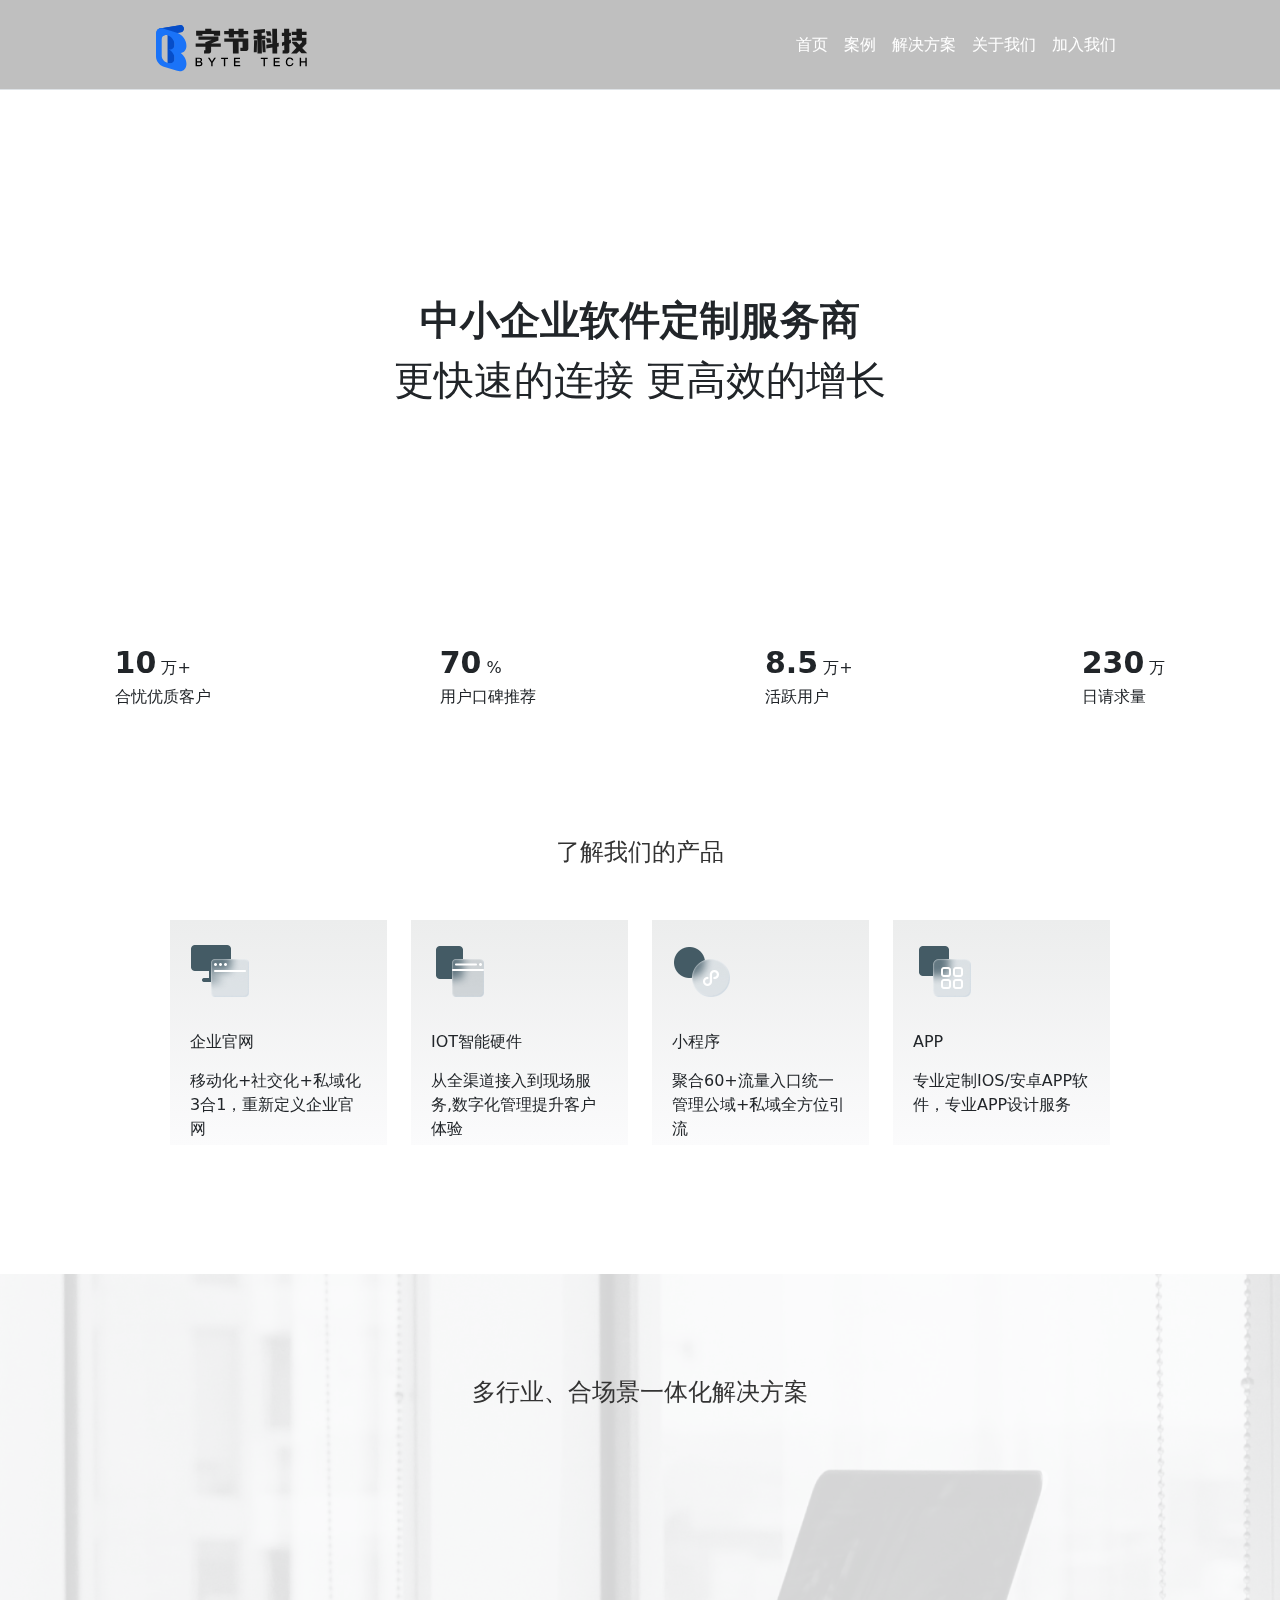
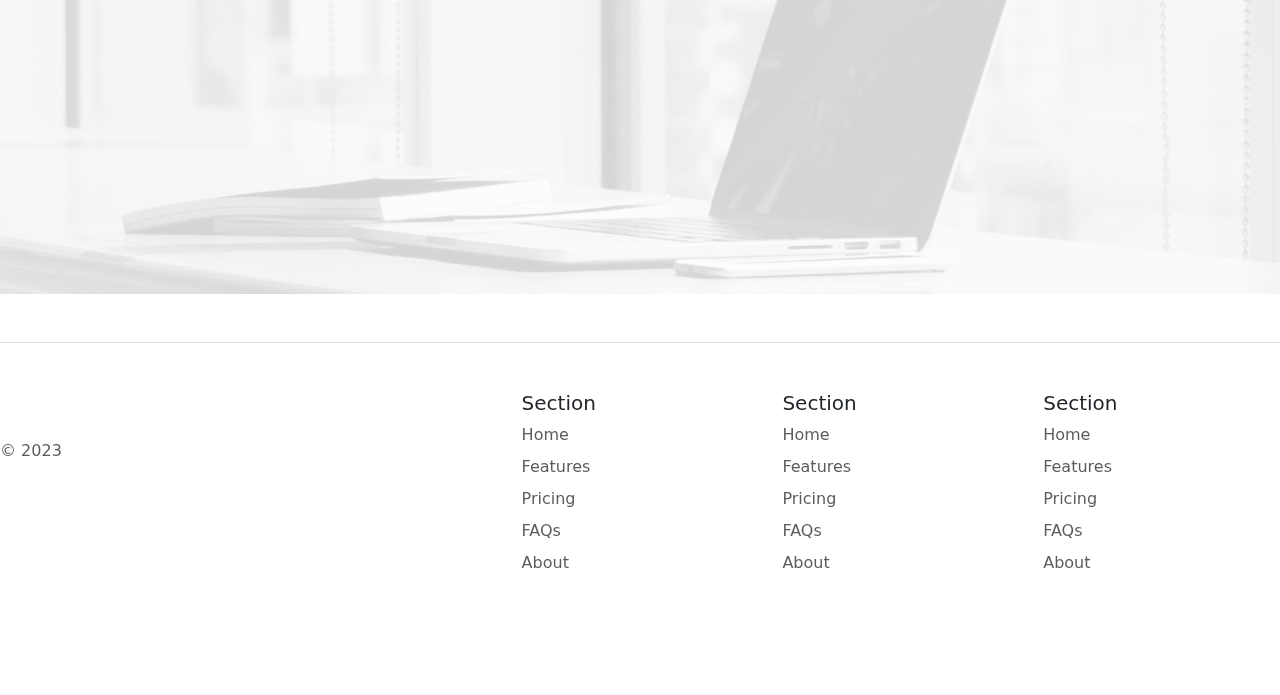
==== index.html @ 77bfb642 "新修改" ====
<!DOCTYPE html>
<html lang="en">
  <head>
    <meta charset="utf-8" />
    <meta name="viewport" content="width=device-width, initial-scale=1" />
    <title>字节科技</title>
    <link rel="icon" type="image/png" sizes="56x56" href="images/方案9-1.png" />
    <link href="/css/bootstrap.min.css" rel="stylesheet" />
    <link href="/css/index.css" rel="stylesheet" />
  </head>
  <body>
    <div class="banner">
      <header
        class="d-flex flex-wrap align-items-center justify-content-around py-3 border-bottom"
      >
        <a
          href="/"
          class="d-flex align-items-center col-md-3 mb-2 mb-md-0 text-dark text-decoration-none"
        >
          <img class="logo" src="/images/字节科技 logo.svg" alt="" />
        </a>

        <ul class="nav col-12 col-md-auto mb-2 justify-content-center mb-md-0">
          <li>
            <a href="/index.html" class="nav-link px-2">首页</a>
          </li>
          <li><a href="#" class="nav-link px-2">案例</a></li>
          <li><a href="#" class="nav-link px-2">解决方案</a></li>
          <li><a href="#" class="nav-link px-2">关于我们</a></li>
          <li><a href="#" class="nav-link px-2">加入我们</a></li>
        </ul>
      </header>
      <div
        class="banner-word display-flex align-items-center justify-content-center flex-direction-column"
      >
        <div>中小企业软件定制服务商</div>
        <div>更快速的连接 更高效的增长</div>
      </div>
      <div
        class="banner-content display-flex justify-content-around align-items-center"
      >
        <div>
          <div class="display-flex align-items-baseline">
            <div class="big-number">10</div>
            <div>&nbsp;万+</div>
          </div>
          <div>合忧优质客户</div>
        </div>
        <div>
          <div class="display-flex align-items-baseline">
            <div class="big-number">70</div>
            <div>&nbsp;%</div>
          </div>
          <div>用户口碑推荐</div>
        </div>
        <div>
          <div class="display-flex align-items-baseline">
            <div class="big-number">8.5</div>
            <div>&nbsp;万+</div>
          </div>
          <div>活跃用户</div>
        </div>
        <div>
          <div class="display-flex align-items-baseline">
            <div class="big-number">230</div>
            <div>&nbsp;万</div>
          </div>
          <div>日请求量</div>
        </div>
      </div>
    </div>
    <div class="container index-project text-align-center">
      <div class="common-second-title">了解我们的产品</div>
      <div class="row justify-content-between project-content">
        <div class="col-lg-3 col-sm-12">
          <div class="pd-20 text-align-left">
            <img
              class="index-project-content"
              src="/images/企业官网.png"
              alt=""
            />
            <div class="mt-30">企业官网</div>
            <div class="mt-15">移动化+社交化+私域化3合1，重新定义企业官网</div>
          </div>
        </div>
        <div class="col-lg-3 col-sm-12">
          <div class="pd-20 text-align-left">
            <img
              class="index-project-content"
              src="/images/IPT智能硬件.png"
              alt=""
            />
            <div class="mt-30">IOT智能硬件</div>
            <div class="mt-15">
              从全渠道接入到现场服务,数字化管理提升客户体验
            </div>
          </div>
        </div>
        <div class="col-lg-3 col-sm-12">
          <div class="pd-20 text-align-left">
            <img
              class="index-project-content"
              src="/images/小程序.png"
              alt=""
            />
            <div class="mt-30">小程序</div>
            <div class="mt-15">聚合60+流量入口统一管理公域+私域全方位引流</div>
          </div>
        </div>
        <div class="col-lg-3 col-sm-12">
          <div class="pd-20 text-align-left">
            <img class="index-project-content" src="/images/APP.png" alt="" />
            <div class="mt-30">APP</div>
            <div class="mt-15">专业定制IOS/安卓APP软件，专业APP设计服务</div>
          </div>
        </div>
      </div>
    </div>
    <div class="text-align-center">
      <div class="project-1">
        <div class="overlay">
          <div class="common-second-title">多行业、合场景一体化解决方案</div>
          <div class="project-1-content"></div>
        </div>
      </div>
    </div>
    <footer
      class="row row-cols-1 row-cols-sm-2 row-cols-md-5 py-5 my-5 border-top"
    >
      <div class="col mb-3">
        <a
          href="/"
          class="d-flex align-items-center mb-3 link-dark text-decoration-none"
        >
          <svg class="bi me-2" width="40" height="32">
            <use xlink:href="#bootstrap"></use>
          </svg>
        </a>
        <p class="text-muted">© 2023</p>
      </div>

      <div class="col mb-3"></div>

      <div class="col mb-3">
        <h5>Section</h5>
        <ul class="nav flex-column">
          <li class="nav-item mb-2">
            <a href="#" class="nav-link p-0 text-muted">Home</a>
          </li>
          <li class="nav-item mb-2">
            <a href="#" class="nav-link p-0 text-muted">Features</a>
          </li>
          <li class="nav-item mb-2">
            <a href="#" class="nav-link p-0 text-muted">Pricing</a>
          </li>
          <li class="nav-item mb-2">
            <a href="#" class="nav-link p-0 text-muted">FAQs</a>
          </li>
          <li class="nav-item mb-2">
            <a href="#" class="nav-link p-0 text-muted">About</a>
          </li>
        </ul>
      </div>

      <div class="col mb-3">
        <h5>Section</h5>
        <ul class="nav flex-column">
          <li class="nav-item mb-2">
            <a href="#" class="nav-link p-0 text-muted">Home</a>
          </li>
          <li class="nav-item mb-2">
            <a href="#" class="nav-link p-0 text-muted">Features</a>
          </li>
          <li class="nav-item mb-2">
            <a href="#" class="nav-link p-0 text-muted">Pricing</a>
          </li>
          <li class="nav-item mb-2">
            <a href="#" class="nav-link p-0 text-muted">FAQs</a>
          </li>
          <li class="nav-item mb-2">
            <a href="#" class="nav-link p-0 text-muted">About</a>
          </li>
        </ul>
      </div>

      <div class="col mb-3">
        <h5>Section</h5>
        <ul class="nav flex-column">
          <li class="nav-item mb-2">
            <a href="#" class="nav-link p-0 text-muted">Home</a>
          </li>
          <li class="nav-item mb-2">
            <a href="#" class="nav-link p-0 text-muted">Features</a>
          </li>
          <li class="nav-item mb-2">
            <a href="#" class="nav-link p-0 text-muted">Pricing</a>
          </li>
          <li class="nav-item mb-2">
            <a href="#" class="nav-link p-0 text-muted">FAQs</a>
          </li>
          <li class="nav-item mb-2">
            <a href="#" class="nav-link p-0 text-muted">About</a>
          </li>
        </ul>
      </div>
    </footer>
    <script src="/js/bootstrap.bundle.min.js"></script>
  </body>
</html>
---- css/index.css ----
.display-flex {
  display: flex;
}
.flex-direction-column {
  flex-direction: column;
}
header {
  width: 100%;
  height: 90px;
  background-color: #00000040;
}
header .logo {
  height: calc(90px - 2rem);
}
header ul a {
  color: white !important;
}
.banner {
  background-image: url(/images/Banner.png);
  background-size: auto 100%;
  background-repeat: no-repeat;
  height: 734px;
  background-position: center;
}
.banner .banner-word {
  height: 520px;
  font-size: 40px;
  font-weight: bolder;
  padding-top: 200px;
}
.banner .banner-word div:last-child {
  height: 520px;
  font-size: 40px;
  font-weight: 400;
}
.banner .banner-content {
  height: 129px;
  background-color: #ffffff40;
  width: 100%;
  backdrop-filter: saturate(50%) blur(4px);
}
.banner footer.row {
  width: 100%;
  --bs-gutter-x: auto;
}
.big-number {
  font-size: 30px;
  font-weight: bolder;
}
.align-items-baseline {
  align-items: baseline;
}
.index-project {
  margin: auto;
  padding: 100px;
  height: 540px;
}
.text-align-center {
  text-align: center;
}
.text-align-left {
  text-align: left;
}
.project-content {
  margin-top: 50px;
}
.project-content > div > div {
  height: 225px;
  background-image: linear-gradient(#eceded, #fbfbfc);
}
.pd-20 {
  padding: 20px;
}
.index-project-content {
  height: 60px;
}
.mt-30 {
  margin-top: 30px;
}
.mt-15 {
  margin-top: 15px;
}
.common-second-title {
  font-size: 24px;
  color: #333;
  font-family: 'Source Han Sans CN';
}
.project-1 {
  height: 620px;
  background-image: url(/images/案例详情Banner.png);
  background-size: cover;
  background-repeat: no-repeat;
  background-position: center;
}
.overlay {
  padding: 100px;
  width: 100%;
  height: 100%;
  background-color: rgb(255 255 255 /80%);
}
.project-1-content {
  padding: 360px 100px;
}
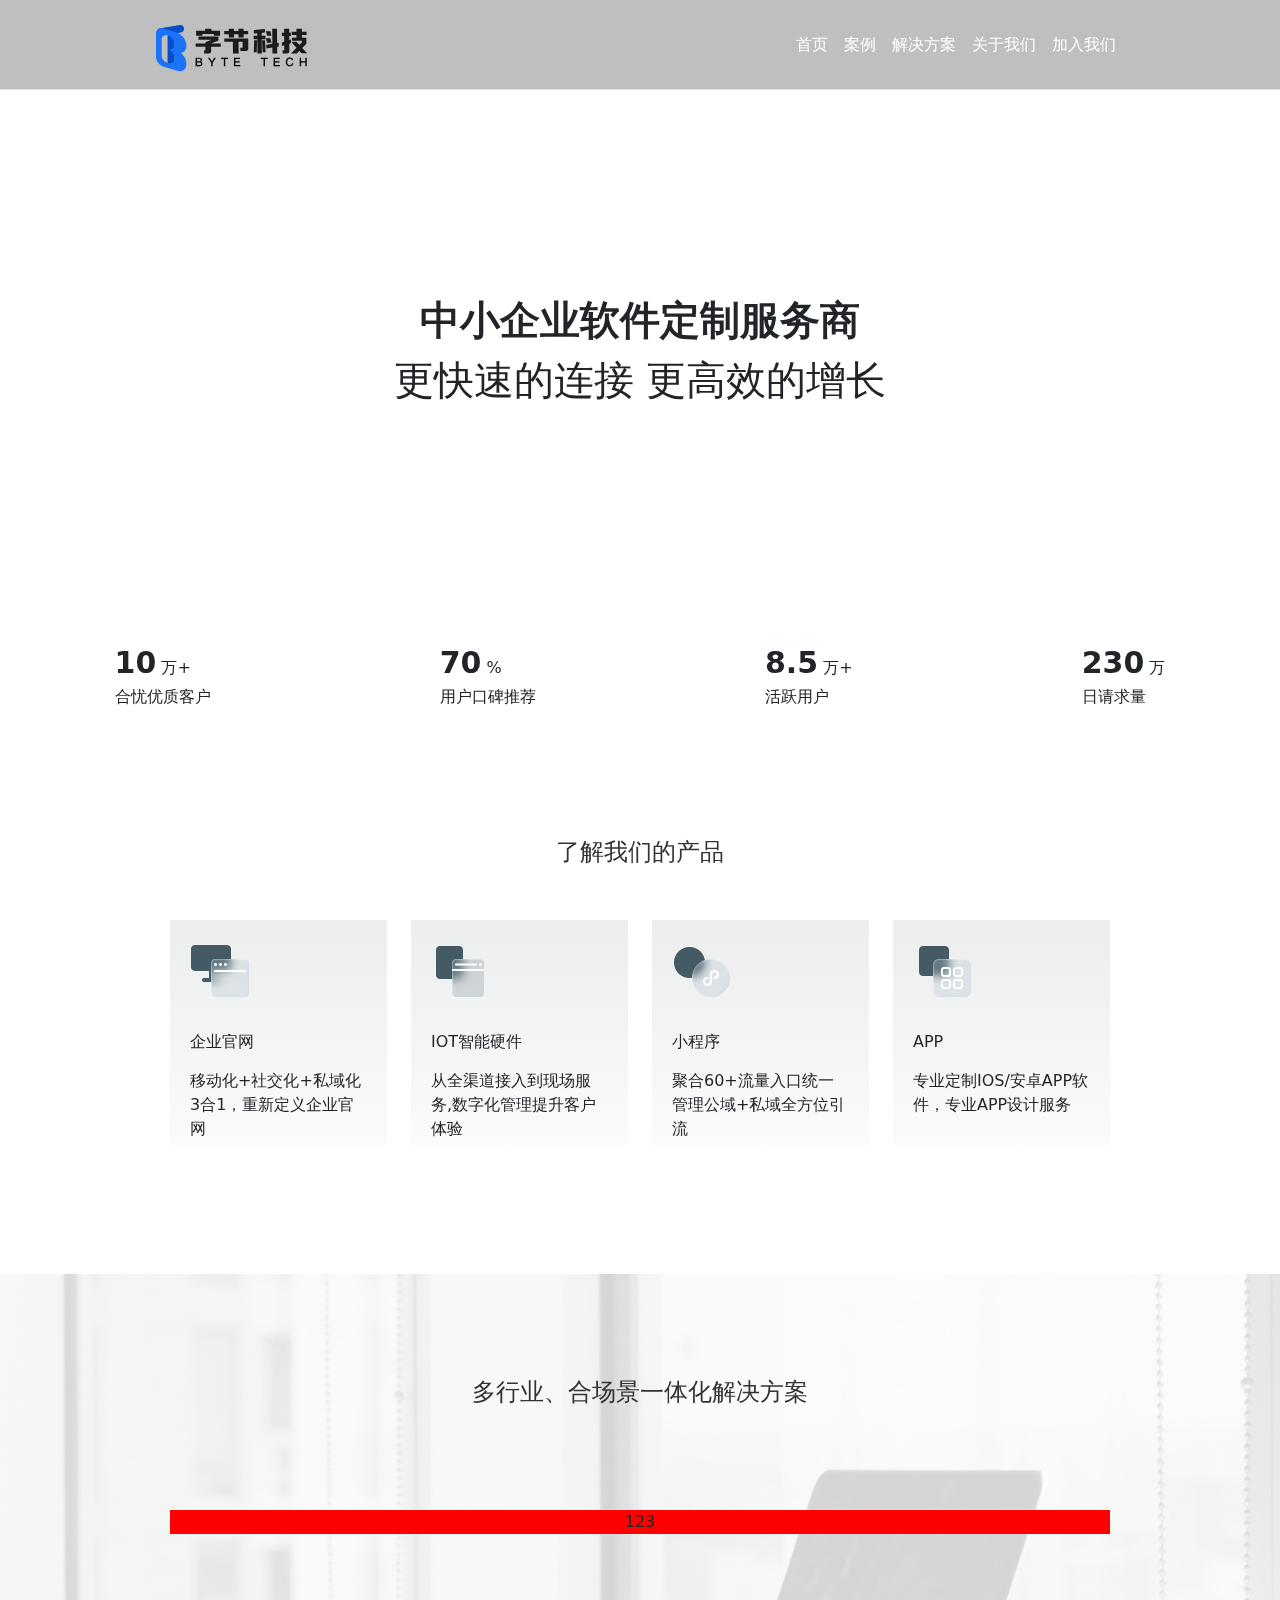
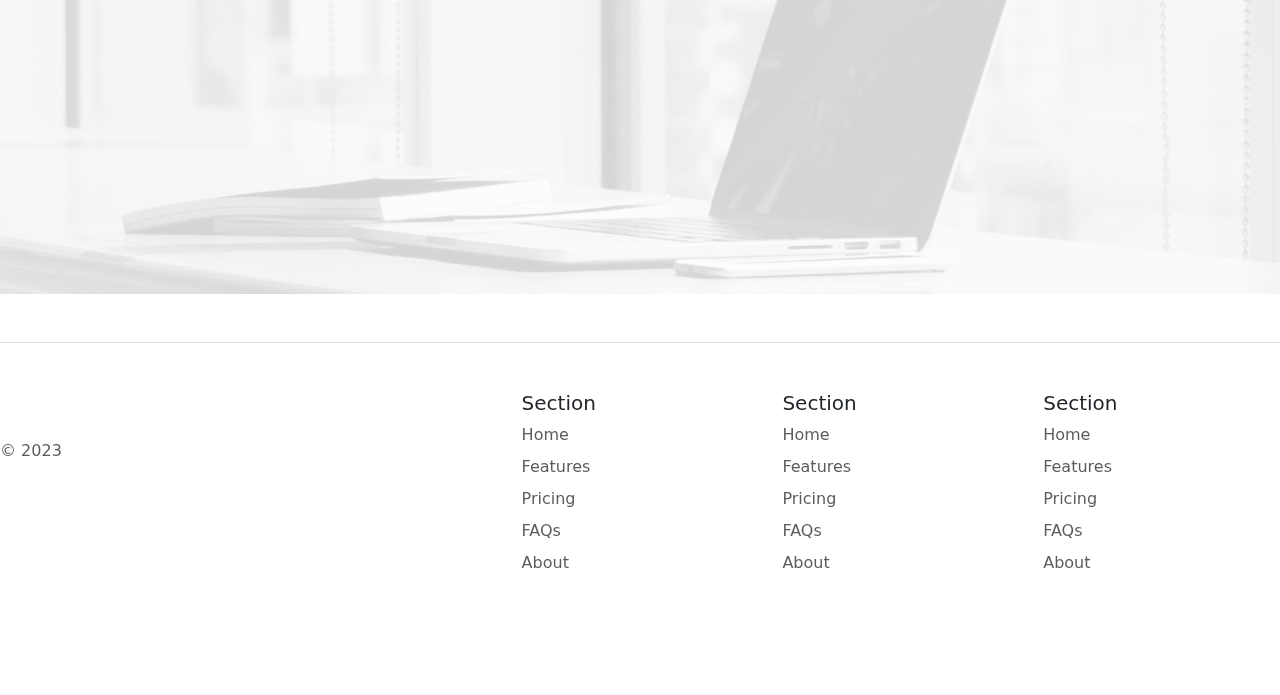
==== commit e1fb60f6: "修改" ====
--- a/index.html
+++ b/index.html
@@ -120,7 +120,7 @@
       <div class="project-1">
         <div class="overlay">
           <div class="common-second-title">多行业、合场景一体化解决方案</div>
-          <div class="project-1-content"></div>
+          <div class="project-1-content">123</div>
         </div>
       </div>
     </div>
--- a/css/index.css
+++ b/css/index.css
@@ -99,5 +99,6 @@
   background-color: rgb(255 255 255 /80%);
 }
 .project-1-content {
-  padding: 360px 100px;
+  margin: 100px 70px;
+  background-color: red;
 }
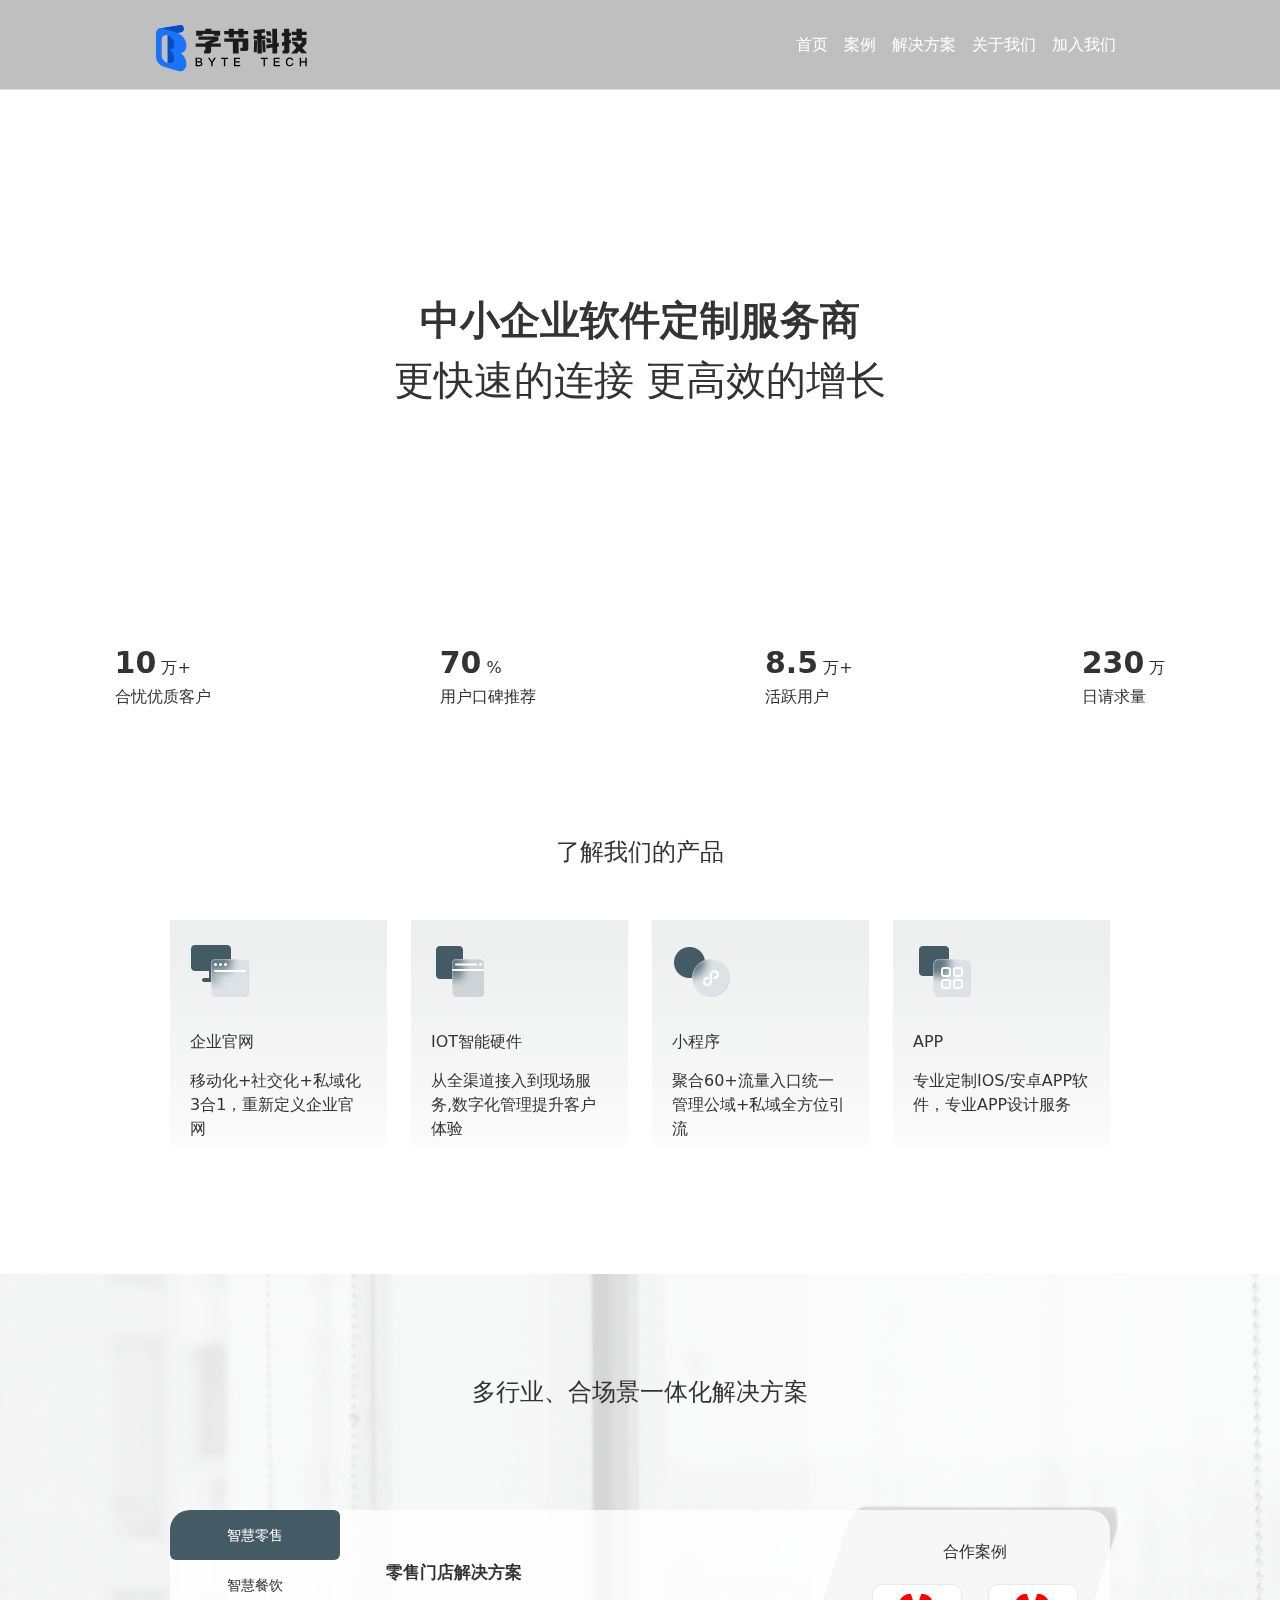
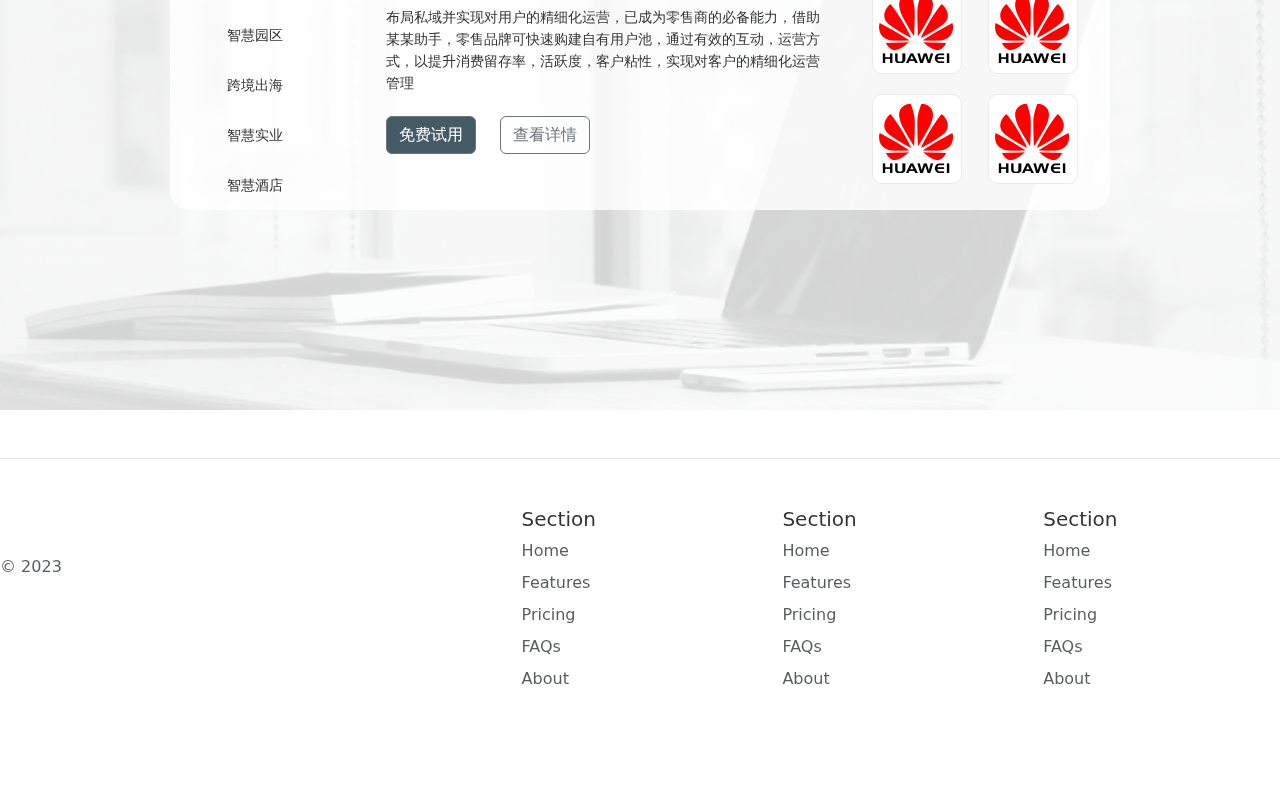
==== commit 05ed4f0c: "modify" ====
--- a/index.html
+++ b/index.html
@@ -1,209 +1,288 @@
 <!DOCTYPE html>
 <html lang="en">
-  <head>
-    <meta charset="utf-8" />
-    <meta name="viewport" content="width=device-width, initial-scale=1" />
-    <title>字节科技</title>
-    <link rel="icon" type="image/png" sizes="56x56" href="images/方案9-1.png" />
-    <link href="/css/bootstrap.min.css" rel="stylesheet" />
-    <link href="/css/index.css" rel="stylesheet" />
-  </head>
-  <body>
-    <div class="banner">
-      <header
-        class="d-flex flex-wrap align-items-center justify-content-around py-3 border-bottom"
-      >
-        <a
-          href="/"
-          class="d-flex align-items-center col-md-3 mb-2 mb-md-0 text-dark text-decoration-none"
-        >
-          <img class="logo" src="/images/字节科技 logo.svg" alt="" />
-        </a>
-
-        <ul class="nav col-12 col-md-auto mb-2 justify-content-center mb-md-0">
-          <li>
-            <a href="/index.html" class="nav-link px-2">首页</a>
-          </li>
-          <li><a href="#" class="nav-link px-2">案例</a></li>
-          <li><a href="#" class="nav-link px-2">解决方案</a></li>
-          <li><a href="#" class="nav-link px-2">关于我们</a></li>
-          <li><a href="#" class="nav-link px-2">加入我们</a></li>
-        </ul>
-      </header>
-      <div
-        class="banner-word display-flex align-items-center justify-content-center flex-direction-column"
-      >
-        <div>中小企业软件定制服务商</div>
-        <div>更快速的连接 更高效的增长</div>
-      </div>
-      <div
-        class="banner-content display-flex justify-content-around align-items-center"
-      >
-        <div>
-          <div class="display-flex align-items-baseline">
-            <div class="big-number">10</div>
-            <div>&nbsp;万+</div>
+
+<head>
+  <meta charset="utf-8" />
+  <meta name="viewport" content="width=device-width, initial-scale=1" />
+  <title>字节科技</title>
+  <link rel="icon" type="image/png" sizes="56x56" href="images/方案9-1.png" />
+  <link href="/css/bootstrap.min.css" rel="stylesheet" />
+  <link href="/css/index.css" rel="stylesheet" />
+</head>
+
+<body>
+  <div class="banner">
+    <header class="d-flex flex-wrap align-items-center justify-content-around py-3 border-bottom">
+      <a href="/" class="d-flex align-items-center col-md-3 mb-2 mb-md-0 text-dark text-decoration-none">
+        <img class="logo" src="/images/字节科技 logo.svg" alt="" />
+      </a>
+
+      <ul class="nav col-12 col-md-auto mb-2 justify-content-center mb-md-0">
+        <li>
+          <a href="/index.html" class="nav-link px-2">首页</a>
+        </li>
+        <li><a href="#" class="nav-link px-2">案例</a></li>
+        <li><a href="#" class="nav-link px-2">解决方案</a></li>
+        <li><a href="#" class="nav-link px-2">关于我们</a></li>
+        <li><a href="#" class="nav-link px-2">加入我们</a></li>
+      </ul>
+    </header>
+    <div class="banner-word display-flex align-items-center justify-content-center flex-direction-column">
+      <div>中小企业软件定制服务商</div>
+      <div>更快速的连接 更高效的增长</div>
+    </div>
+    <div class="banner-content display-flex justify-content-around align-items-center">
+      <div>
+        <div class="display-flex align-items-baseline">
+          <div class="big-number">10</div>
+          <div>&nbsp;万+</div>
+        </div>
+        <div>合忧优质客户</div>
+      </div>
+      <div>
+        <div class="display-flex align-items-baseline">
+          <div class="big-number">70</div>
+          <div>&nbsp;%</div>
+        </div>
+        <div>用户口碑推荐</div>
+      </div>
+      <div>
+        <div class="display-flex align-items-baseline">
+          <div class="big-number">8.5</div>
+          <div>&nbsp;万+</div>
+        </div>
+        <div>活跃用户</div>
+      </div>
+      <div>
+        <div class="display-flex align-items-baseline">
+          <div class="big-number">230</div>
+          <div>&nbsp;万</div>
+        </div>
+        <div>日请求量</div>
+      </div>
+    </div>
+  </div>
+  <div class="container index-project text-align-center">
+    <div class="common-second-title">了解我们的产品</div>
+    <div class="row justify-content-between project-content">
+      <div class="col-lg-3 col-sm-12">
+        <div class="pd-20 text-align-left">
+          <img class="index-project-content" src="/images/企业官网.png" alt="" />
+          <div class="mt-30">企业官网</div>
+          <div class="mt-15">移动化+社交化+私域化3合1，重新定义企业官网</div>
+        </div>
+      </div>
+      <div class="col-lg-3 col-sm-12">
+        <div class="pd-20 text-align-left">
+          <img class="index-project-content" src="/images/IPT智能硬件.png" alt="" />
+          <div class="mt-30">IOT智能硬件</div>
+          <div class="mt-15">
+            从全渠道接入到现场服务,数字化管理提升客户体验
           </div>
-          <div>合忧优质客户</div>
-        </div>
-        <div>
-          <div class="display-flex align-items-baseline">
-            <div class="big-number">70</div>
-            <div>&nbsp;%</div>
-          </div>
-          <div>用户口碑推荐</div>
-        </div>
-        <div>
-          <div class="display-flex align-items-baseline">
-            <div class="big-number">8.5</div>
-            <div>&nbsp;万+</div>
-          </div>
-          <div>活跃用户</div>
-        </div>
-        <div>
-          <div class="display-flex align-items-baseline">
-            <div class="big-number">230</div>
-            <div>&nbsp;万</div>
-          </div>
-          <div>日请求量</div>
-        </div>
-      </div>
-    </div>
-    <div class="container index-project text-align-center">
-      <div class="common-second-title">了解我们的产品</div>
-      <div class="row justify-content-between project-content">
-        <div class="col-lg-3 col-sm-12">
-          <div class="pd-20 text-align-left">
-            <img
-              class="index-project-content"
-              src="/images/企业官网.png"
-              alt=""
-            />
-            <div class="mt-30">企业官网</div>
-            <div class="mt-15">移动化+社交化+私域化3合1，重新定义企业官网</div>
-          </div>
-        </div>
-        <div class="col-lg-3 col-sm-12">
-          <div class="pd-20 text-align-left">
-            <img
-              class="index-project-content"
-              src="/images/IPT智能硬件.png"
-              alt=""
-            />
-            <div class="mt-30">IOT智能硬件</div>
-            <div class="mt-15">
-              从全渠道接入到现场服务,数字化管理提升客户体验
+        </div>
+      </div>
+      <div class="col-lg-3 col-sm-12">
+        <div class="pd-20 text-align-left">
+          <img class="index-project-content" src="/images/小程序.png" alt="" />
+          <div class="mt-30">小程序</div>
+          <div class="mt-15">聚合60+流量入口统一管理公域+私域全方位引流</div>
+        </div>
+      </div>
+      <div class="col-lg-3 col-sm-12">
+        <div class="pd-20 text-align-left">
+          <img class="index-project-content" src="/images/APP.png" alt="" />
+          <div class="mt-30">APP</div>
+          <div class="mt-15">专业定制IOS/安卓APP软件，专业APP设计服务</div>
+        </div>
+      </div>
+    </div>
+  </div>
+  <div class="text-align-center">
+    <div class="project-1">
+      <div class="overlay">
+        <div class="common-second-title">多行业、合场景一体化解决方案</div>
+        <div class="project-1-content border-radius">
+          <div class="d-flex align-items-start ">
+            <div class="nav flex-column nav-pills me-3" id="v-pills-tab" role="tablist" aria-orientation="vertical">
+              <button class="nav-link active" id="v-pills-home-tab" data-bs-toggle="pill" data-bs-target="#v-pills-home"
+                type="button" role="tab" aria-controls="v-pills-home" aria-selected="true">智慧零售</button>
+              <button class="nav-link" id="v-pills-profile-tab" data-bs-toggle="pill" data-bs-target="#v-pills-profile"
+                type="button" role="tab" aria-controls="v-pills-profile" aria-selected="false">智慧餐饮</button>
+              <button class="nav-link" id="v-pills--tab" data-bs-toggle="pill" data-bs-target="#v-pills-disabled"
+                type="button" role="tab" aria-controls="v-pills-disabled" aria-selected="false">智慧园区</button>
+              <button class="nav-link" id="v-pills-messages-tab" data-bs-toggle="pill"
+                data-bs-target="#v-pills-messages" type="button" role="tab" aria-controls="v-pills-messages"
+                aria-selected="false">跨境出海</button>
+              <button class="nav-link" id="v-pills-settings-tab" data-bs-toggle="pill"
+                data-bs-target="#v-pills-settings" type="button" role="tab" aria-controls="v-pills-settings"
+                aria-selected="false">智慧实业</button>
+              <button class="nav-link" id="v-pills-hotel-settings" data-bs-toggle="pill"
+                data-bs-target="#v-pills-hotel-tab" type="button" role="tab" aria-controls="v-pills-hotel-tab"
+                aria-selected="false">智慧酒店</button>
+            </div>
+            <div class="tab-content" id="v-pills-tabContent">
+              <div class="tab-pane display-flex fade show active" id="v-pills-home" role="tabpanel"
+                aria-labelledby="v-pills-home-tab" tabindex="0">
+                <div class="tab-content-text">
+                  <div class="tab-content-title">零售门店解决方案</div>
+                  <div class="tab-content-content display-flex">
+                    <div>布局私域并实现对用户的精细化运营，已成为零售商的必备能力，借助某某助手，零售品牌可快速购建自有用户池，通过有效的互动，运营方式，以提升消费留存率，活跃度，客户粘性，实现对客户的精细化运营管理
+                    </div>
+                  </div>
+                  <div class="tab-content-footer">
+                    <button class="btn btn-secondary mr-20" type="submit">免费试用</button>
+                    <button type="button" class="btn btn-outline-secondary">查看详情</button>
+                  </div>
+                </div>
+                <div class="images">
+                  <div>合作案例</div>
+                  <div class="mt-20">
+                    <img class="mr-20" src="/images/yylx.jpg" alt="">
+                    <img src="/images/yylx.jpg" alt="">
+                  </div>
+                  <div class="mt-20">
+                    <img class="mr-20" src="/images/yylx.jpg" alt="">
+                    <img src="/images/yylx.jpg" alt="">
+                  </div>
+                </div>
+              </div>
+              <div class="tab-pane fade" id="v-pills-profile" role="tabpanel" aria-labelledby="v-pills-profile-tab"
+                tabindex="0">
+                <div class="tab-content-title">零售门店解决方案</div>
+                <div class="tab-content-content">
+                  布局私域并实现对用户的精细化运营，已成为零售商的必备能力，借助某某助手，零售品牌可快速购建自有用户池，通过有效的互动，运营方式，以提升消费留存率，活跃度，客户粘性，实现对客户的精细化运营管理
+                </div>
+                <div class="tab-content-footer">
+                  <button class="btn btn-secondary mr-20" type="submit">免费试用</button>
+                  <button type="button" class="btn btn-outline-secondary">查看详情</button>
+                </div>
+              </div>
+              <div class="tab-pane fade" id="v-pills-disabled" role="tabpanel" aria-labelledby="v-pills--tab"
+                tabindex="0">
+                <div class="tab-content-title">零售门店解决方案</div>
+                <div class="tab-content-content">
+                  布局私域并实现对用户的精细化运营，已成为零售商的必备能力，借助某某助手，零售品牌可快速购建自有用户池，通过有效的互动，运营方式，以提升消费留存率，活跃度，客户粘性，实现对客户的精细化运营管理
+                </div>
+                <div class="tab-content-footer">
+                  <button class="btn btn-secondary mr-20" type="submit">免费试用</button>
+                  <button type="button" class="btn btn-outline-secondary">查看详情</button>
+                </div>
+              </div>
+              <div class="tab-pane fade" id="v-pills-messages" role="tabpanel" aria-labelledby="v-pills-messages-tab"
+                tabindex="0">
+                <div class="tab-content-title">零售门店解决方案</div>
+                <div class="tab-content-content">
+                  布局私域并实现对用户的精细化运营，已成为零售商的必备能力，借助某某助手，零售品牌可快速购建自有用户池，通过有效的互动，运营方式，以提升消费留存率，活跃度，客户粘性，实现对客户的精细化运营管理
+                </div>
+                <div class="tab-content-footer">
+                  <button class="btn btn-secondary mr-20" type="submit">免费试用</button>
+                  <button type="button" class="btn btn-outline-secondary">查看详情</button>
+                </div>
+              </div>
+              <div class="tab-pane fade" id="v-pills-settings" role="tabpanel" aria-labelledby="v-pills-settings-tab"
+                tabindex="0">
+                <div class="tab-content-title">零售门店解决方案</div>
+                <div class="tab-content-content">
+                  布局私域并实现对用户的精细化运营，已成为零售商的必备能力，借助某某助手，零售品牌可快速购建自有用户池，通过有效的互动，运营方式，以提升消费留存率，活跃度，客户粘性，实现对客户的精细化运营管理
+                </div>
+                <div class="tab-content-footer">
+                  <button class="btn btn-secondary mr-20" type="submit">免费试用</button>
+                  <button type="button" class="btn btn-outline-secondary">查看详情</button>
+                </div>
+              </div>
+              <div class="tab-pane fade" id="v-pills-hotel-tab" role="tabpanel" aria-labelledby="v-pills-hotel-tab"
+                tabindex="0">
+                <div class="tab-content-title">零售门店解决方案</div>
+                <div class="tab-content-content">
+                  布局私域并实现对用户的精细化运营，已成为零售商的必备能力，借助某某助手，零售品牌可快速购建自有用户池，通过有效的互动，运营方式，以提升消费留存率，活跃度，客户粘性，实现对客户的精细化运营管理
+                </div>
+                <div class="tab-content-footer">
+                  <button class="btn btn-secondary mr-20" type="submit">免费试用</button>
+                  <button type="button" class="btn btn-outline-secondary">查看详情</button>
+                </div>
+              </div>
             </div>
           </div>
         </div>
-        <div class="col-lg-3 col-sm-12">
-          <div class="pd-20 text-align-left">
-            <img
-              class="index-project-content"
-              src="/images/小程序.png"
-              alt=""
-            />
-            <div class="mt-30">小程序</div>
-            <div class="mt-15">聚合60+流量入口统一管理公域+私域全方位引流</div>
-          </div>
-        </div>
-        <div class="col-lg-3 col-sm-12">
-          <div class="pd-20 text-align-left">
-            <img class="index-project-content" src="/images/APP.png" alt="" />
-            <div class="mt-30">APP</div>
-            <div class="mt-15">专业定制IOS/安卓APP软件，专业APP设计服务</div>
-          </div>
-        </div>
-      </div>
-    </div>
-    <div class="text-align-center">
-      <div class="project-1">
-        <div class="overlay">
-          <div class="common-second-title">多行业、合场景一体化解决方案</div>
-          <div class="project-1-content">123</div>
-        </div>
-      </div>
-    </div>
-    <footer
-      class="row row-cols-1 row-cols-sm-2 row-cols-md-5 py-5 my-5 border-top"
-    >
-      <div class="col mb-3">
-        <a
-          href="/"
-          class="d-flex align-items-center mb-3 link-dark text-decoration-none"
-        >
-          <svg class="bi me-2" width="40" height="32">
-            <use xlink:href="#bootstrap"></use>
-          </svg>
-        </a>
-        <p class="text-muted">© 2023</p>
-      </div>
-
-      <div class="col mb-3"></div>
-
-      <div class="col mb-3">
-        <h5>Section</h5>
-        <ul class="nav flex-column">
-          <li class="nav-item mb-2">
-            <a href="#" class="nav-link p-0 text-muted">Home</a>
-          </li>
-          <li class="nav-item mb-2">
-            <a href="#" class="nav-link p-0 text-muted">Features</a>
-          </li>
-          <li class="nav-item mb-2">
-            <a href="#" class="nav-link p-0 text-muted">Pricing</a>
-          </li>
-          <li class="nav-item mb-2">
-            <a href="#" class="nav-link p-0 text-muted">FAQs</a>
-          </li>
-          <li class="nav-item mb-2">
-            <a href="#" class="nav-link p-0 text-muted">About</a>
-          </li>
-        </ul>
-      </div>
-
-      <div class="col mb-3">
-        <h5>Section</h5>
-        <ul class="nav flex-column">
-          <li class="nav-item mb-2">
-            <a href="#" class="nav-link p-0 text-muted">Home</a>
-          </li>
-          <li class="nav-item mb-2">
-            <a href="#" class="nav-link p-0 text-muted">Features</a>
-          </li>
-          <li class="nav-item mb-2">
-            <a href="#" class="nav-link p-0 text-muted">Pricing</a>
-          </li>
-          <li class="nav-item mb-2">
-            <a href="#" class="nav-link p-0 text-muted">FAQs</a>
-          </li>
-          <li class="nav-item mb-2">
-            <a href="#" class="nav-link p-0 text-muted">About</a>
-          </li>
-        </ul>
-      </div>
-
-      <div class="col mb-3">
-        <h5>Section</h5>
-        <ul class="nav flex-column">
-          <li class="nav-item mb-2">
-            <a href="#" class="nav-link p-0 text-muted">Home</a>
-          </li>
-          <li class="nav-item mb-2">
-            <a href="#" class="nav-link p-0 text-muted">Features</a>
-          </li>
-          <li class="nav-item mb-2">
-            <a href="#" class="nav-link p-0 text-muted">Pricing</a>
-          </li>
-          <li class="nav-item mb-2">
-            <a href="#" class="nav-link p-0 text-muted">FAQs</a>
-          </li>
-          <li class="nav-item mb-2">
-            <a href="#" class="nav-link p-0 text-muted">About</a>
-          </li>
-        </ul>
-      </div>
-    </footer>
-    <script src="/js/bootstrap.bundle.min.js"></script>
-  </body>
-</html>
+      </div>
+    </div>
+  </div>
+  <footer class="row row-cols-1 row-cols-sm-2 row-cols-md-5 py-5 my-5 border-top">
+    <div class="col mb-3">
+      <a href="/" class="d-flex align-items-center mb-3 link-dark text-decoration-none">
+        <svg class="bi me-2" width="40" height="32">
+          <use xlink:href="#bootstrap"></use>
+        </svg>
+      </a>
+      <p class="text-muted">© 2023</p>
+    </div>
+
+    <div class="col mb-3"></div>
+
+    <div class="col mb-3">
+      <h5>Section</h5>
+      <ul class="nav flex-column">
+        <li class="nav-item mb-2">
+          <a href="#" class="nav-link p-0 text-muted">Home</a>
+        </li>
+        <li class="nav-item mb-2">
+          <a href="#" class="nav-link p-0 text-muted">Features</a>
+        </li>
+        <li class="nav-item mb-2">
+          <a href="#" class="nav-link p-0 text-muted">Pricing</a>
+        </li>
+        <li class="nav-item mb-2">
+          <a href="#" class="nav-link p-0 text-muted">FAQs</a>
+        </li>
+        <li class="nav-item mb-2">
+          <a href="#" class="nav-link p-0 text-muted">About</a>
+        </li>
+      </ul>
+    </div>
+
+    <div class="col mb-3">
+      <h5>Section</h5>
+      <ul class="nav flex-column">
+        <li class="nav-item mb-2">
+          <a href="#" class="nav-link p-0 text-muted">Home</a>
+        </li>
+        <li class="nav-item mb-2">
+          <a href="#" class="nav-link p-0 text-muted">Features</a>
+        </li>
+        <li class="nav-item mb-2">
+          <a href="#" class="nav-link p-0 text-muted">Pricing</a>
+        </li>
+        <li class="nav-item mb-2">
+          <a href="#" class="nav-link p-0 text-muted">FAQs</a>
+        </li>
+        <li class="nav-item mb-2">
+          <a href="#" class="nav-link p-0 text-muted">About</a>
+        </li>
+      </ul>
+    </div>
+
+    <div class="col mb-3">
+      <h5>Section</h5>
+      <ul class="nav flex-column">
+        <li class="nav-item mb-2">
+          <a href="#" class="nav-link p-0 text-muted">Home</a>
+        </li>
+        <li class="nav-item mb-2">
+          <a href="#" class="nav-link p-0 text-muted">Features</a>
+        </li>
+        <li class="nav-item mb-2">
+          <a href="#" class="nav-link p-0 text-muted">Pricing</a>
+        </li>
+        <li class="nav-item mb-2">
+          <a href="#" class="nav-link p-0 text-muted">FAQs</a>
+        </li>
+        <li class="nav-item mb-2">
+          <a href="#" class="nav-link p-0 text-muted">About</a>
+        </li>
+      </ul>
+    </div>
+  </footer>
+  <script src="/js/bootstrap.bundle.min.js"></script>
+</body>
+
+</html>--- a/css/index.css
+++ b/css/index.css
@@ -1,20 +1,29 @@
+body {
+  color: #333
+}
+
 .display-flex {
-  display: flex;
-}
+  display: flex !important;
+}
+
 .flex-direction-column {
   flex-direction: column;
 }
+
 header {
   width: 100%;
   height: 90px;
   background-color: #00000040;
 }
+
 header .logo {
   height: calc(90px - 2rem);
 }
+
 header ul a {
   color: white !important;
 }
+
 .banner {
   background-image: url(/images/Banner.png);
   background-size: auto 100%;
@@ -22,83 +31,240 @@
   height: 734px;
   background-position: center;
 }
+
 .banner .banner-word {
   height: 520px;
   font-size: 40px;
   font-weight: bolder;
   padding-top: 200px;
 }
+
 .banner .banner-word div:last-child {
   height: 520px;
   font-size: 40px;
   font-weight: 400;
 }
+
 .banner .banner-content {
   height: 129px;
   background-color: #ffffff40;
   width: 100%;
   backdrop-filter: saturate(50%) blur(4px);
 }
+
 .banner footer.row {
   width: 100%;
   --bs-gutter-x: auto;
 }
+
 .big-number {
   font-size: 30px;
   font-weight: bolder;
 }
+
 .align-items-baseline {
   align-items: baseline;
 }
+
 .index-project {
   margin: auto;
   padding: 100px;
   height: 540px;
 }
+
 .text-align-center {
   text-align: center;
 }
+
 .text-align-left {
   text-align: left;
 }
+
 .project-content {
   margin-top: 50px;
 }
-.project-content > div > div {
+
+.project-content>div>div {
   height: 225px;
   background-image: linear-gradient(#eceded, #fbfbfc);
 }
+
 .pd-20 {
   padding: 20px;
 }
+
 .index-project-content {
   height: 60px;
 }
+
 .mt-30 {
   margin-top: 30px;
 }
+
+.mt-20{
+  margin-top: 20px;
+}
+
 .mt-15 {
   margin-top: 15px;
 }
+
 .common-second-title {
   font-size: 24px;
   color: #333;
   font-family: 'Source Han Sans CN';
 }
+
 .project-1 {
-  height: 620px;
+  /* height: 620px; */
   background-image: url(/images/案例详情Banner.png);
   background-size: cover;
   background-repeat: no-repeat;
   background-position: center;
 }
+
+.nav-pills .nav-link.active,
+.nav-pills .show>.nav-link {
+  background-color: #445B65;
+}
+
 .overlay {
   padding: 100px;
   width: 100%;
   height: 100%;
   background-color: rgb(255 255 255 /80%);
 }
+
 .project-1-content {
   margin: 100px 70px;
-  background-color: red;
-}
+  background-color: rgb(255 255 255 /80%);
+}
+
+.project-1-content .nav button {
+  width: 170px;
+  height: 50px;
+  color: #333;
+  font-size: 14px
+}
+
+.project-1-content .tab-content {
+  text-align: left;
+}
+
+.project-1-content .tab-content .tab-content-text{
+  padding: 50px 30px;
+  width: calc(100% - 260px);
+}
+
+.project-1-content .tab-content-title {
+  margin-bottom: 20px;
+  border: none;
+  font-weight: 700;
+  font-size: 17px;
+}
+
+.project-1-content .tab-content-content {
+  font-size: 14px;
+  line-height: 22px;
+  height: 110px;
+}
+
+.project-1-content .images {
+  width: 260px;
+  padding: 30px 10px 10px 0px;
+  text-align: center;
+}
+.project-1-content .images img{
+  height: 90px;
+}
+
+.project-1-content .tab-content-footer {
+  font-size: 14px;
+  line-height: 22px;
+}
+
+button.btn.btn-secondary {
+  background-color: #445B65;
+}
+
+button.btn.btn-outline-secondary:hover {
+  background-color: #445B65;
+}
+
+
+/** 案例样式 */
+.case-header header ul a {
+  color: #333333 !important;
+}
+
+.case-header header {
+  background-color: white;
+}
+
+.case-banner img {
+  width: 100%;
+  height: 100%;
+  object-fit: cover;
+}
+
+.case-body img {
+  width: 590px;
+  height: 442px;
+  object-fit: cover;
+}
+
+.aikang {
+  display: inline-block;
+}
+
+.aikang img {
+  position: absolute;
+  border-radius: 40px;
+}
+
+.aikang label {
+  margin-top: 360px;
+  height: 80px;
+  width: 590px;
+  background-color: black;
+  opacity: 0.5;
+  color: white;
+  border-radius: 0 0 40px 40px;
+}
+
+.aikang label span {
+  margin-top: 30px;
+  margin-left: 30px;
+}
+
+.ml-1 {
+  margin-left: 1em;
+}
+
+.mr-20 {
+  margin-right: 20px;
+}
+
+.case-footer {
+  background: #242E32;
+  height: 452px;
+  color: white;
+}
+
+.case-body p {
+  line-height: 26px;
+}
+
+/** footer 样式 */
+.copyright {
+  opacity: 50%;
+  height: 60px;
+  border-top: 1px solid white;
+  text-align: center;
+  line-height: 60px;
+}
+
+.border-radius {
+  border-radius: 20px;
+  overflow: hidden;
+}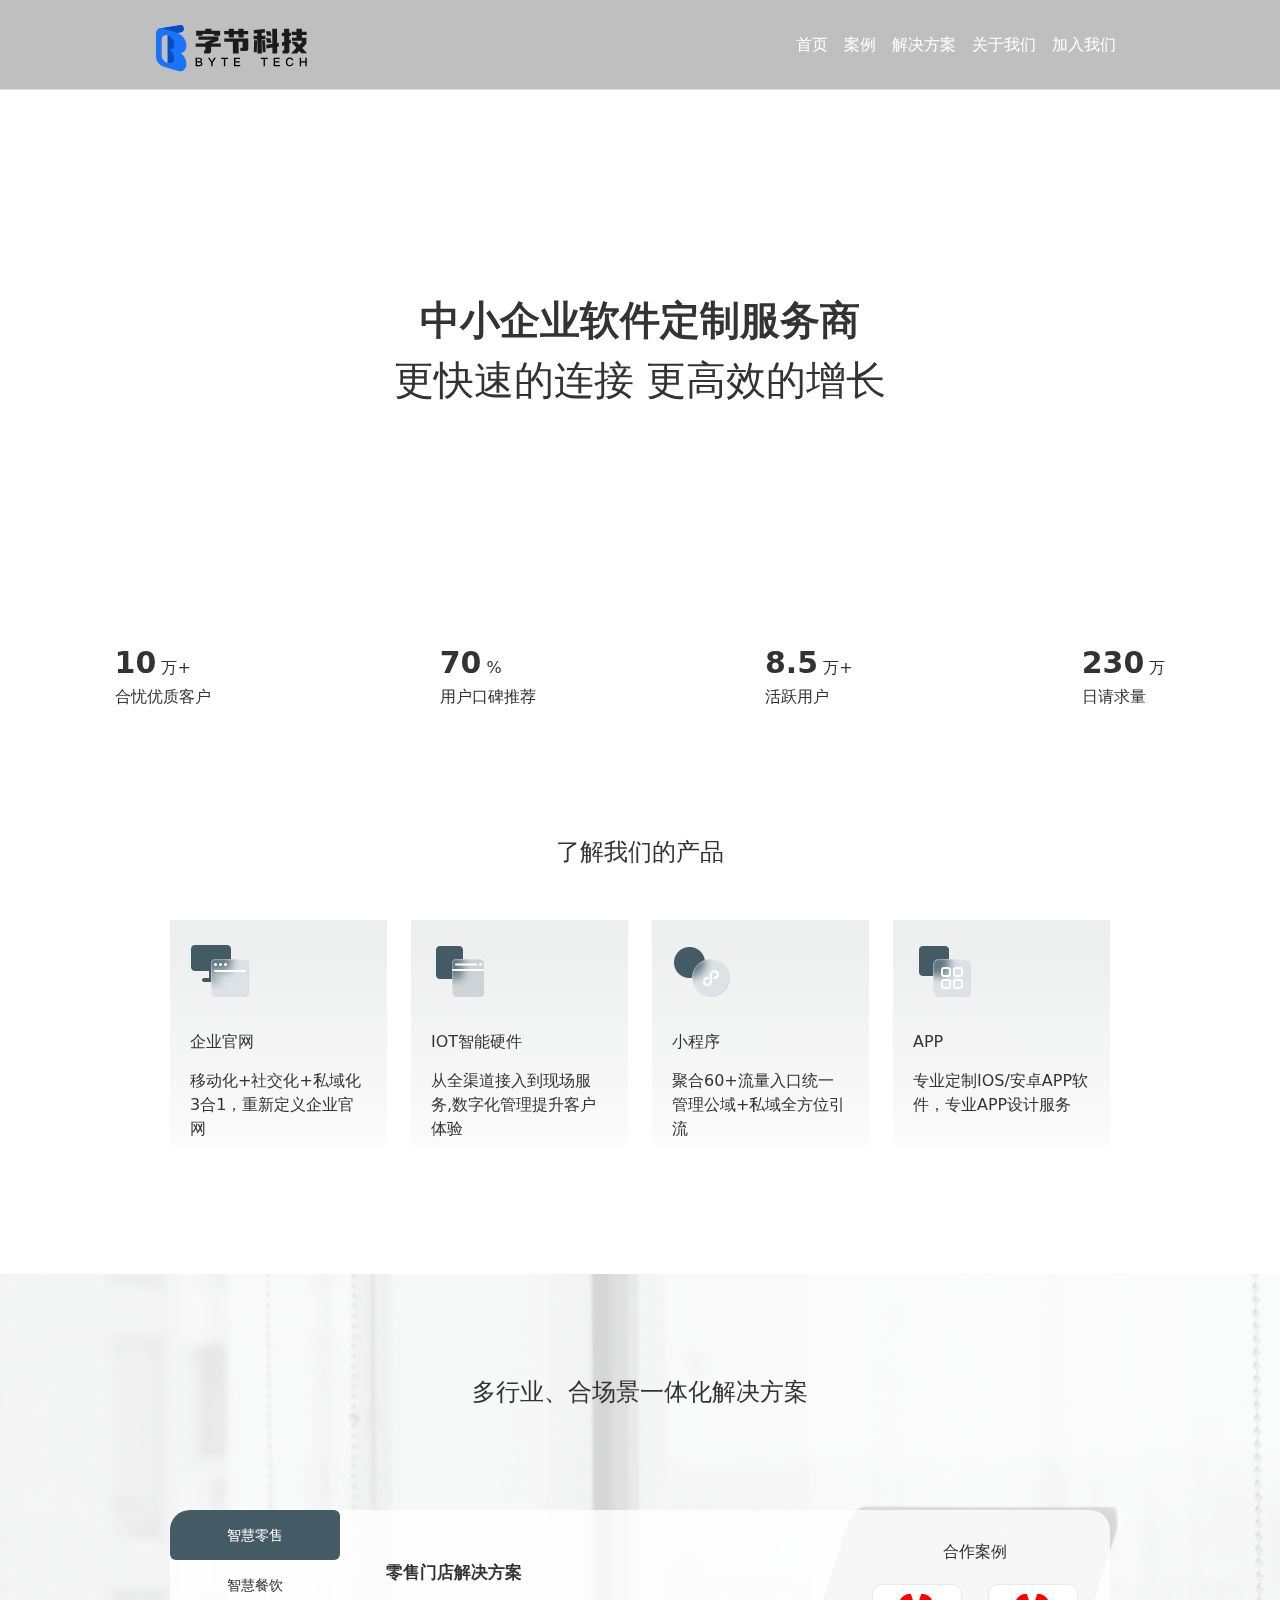
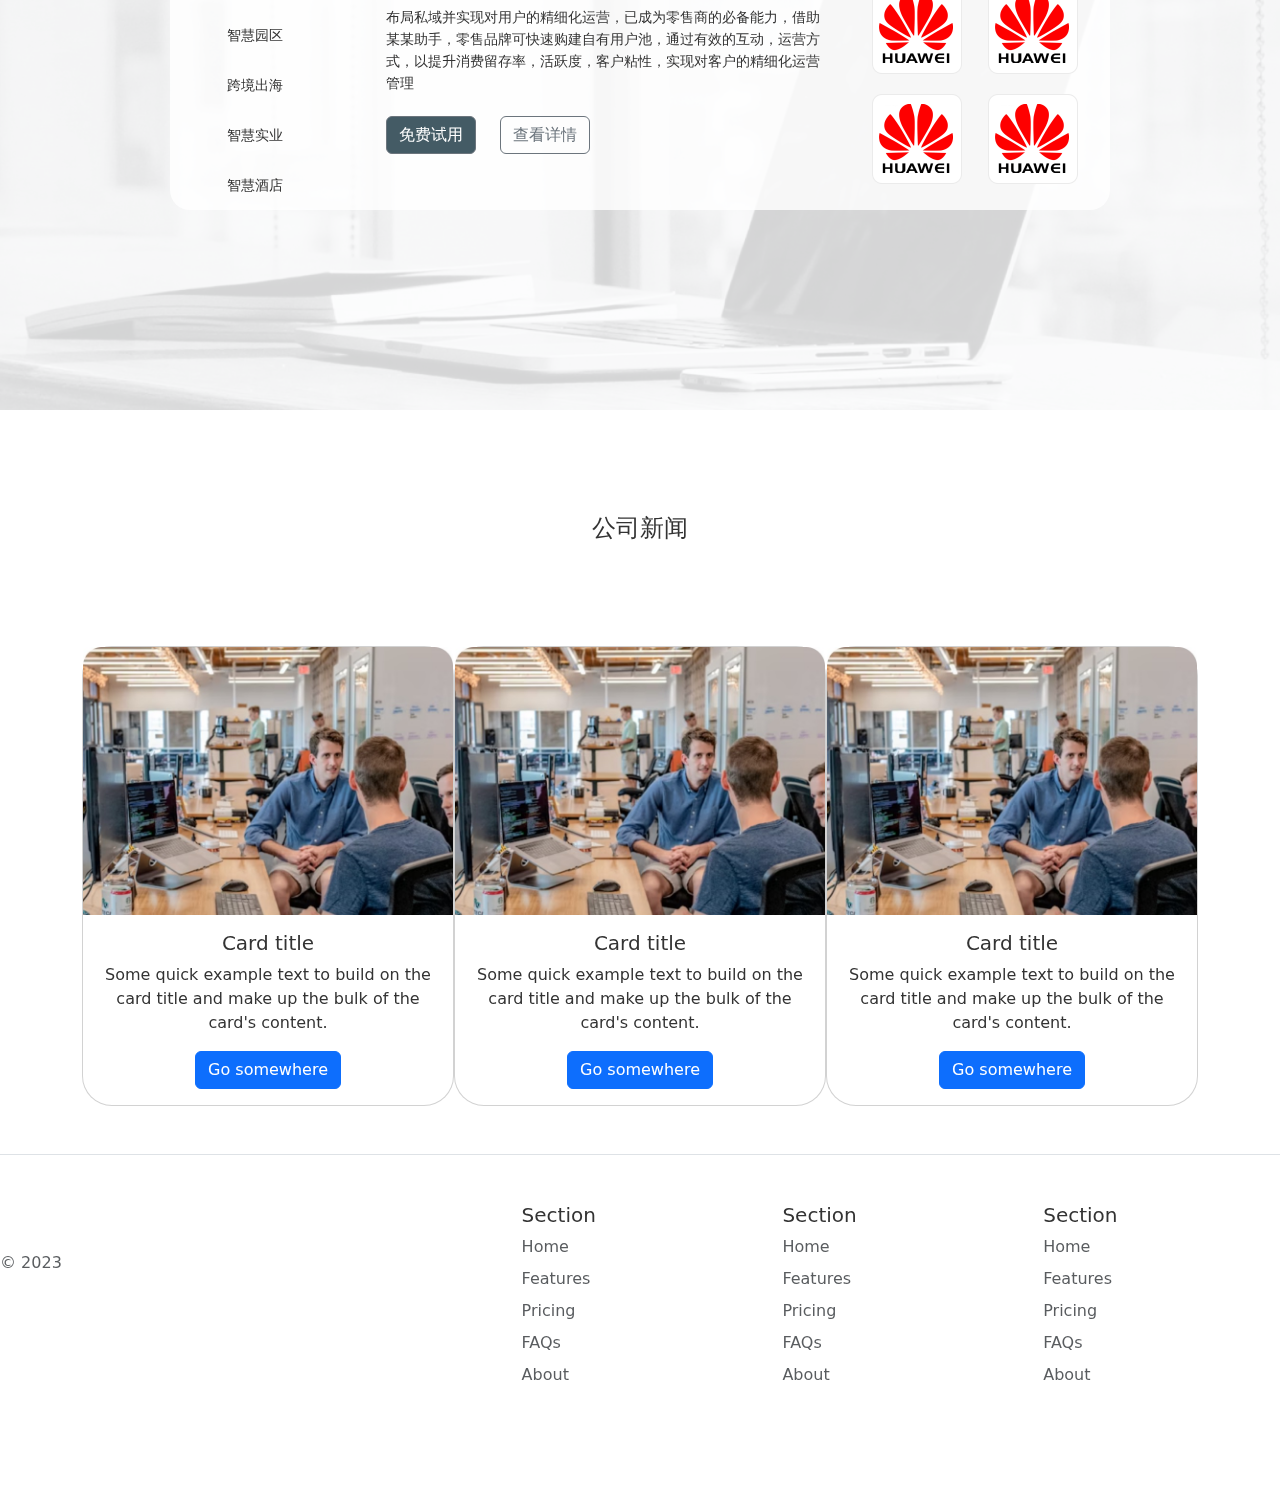
==== commit bfea4032: "news modify" ====
--- a/index.html
+++ b/index.html
@@ -21,10 +21,10 @@
         <li>
           <a href="/index.html" class="nav-link px-2">首页</a>
         </li>
-        <li><a href="#" class="nav-link px-2">案例</a></li>
-        <li><a href="#" class="nav-link px-2">解决方案</a></li>
-        <li><a href="#" class="nav-link px-2">关于我们</a></li>
-        <li><a href="#" class="nav-link px-2">加入我们</a></li>
+        <li><a href="/case.html" class="nav-link px-2">案例</a></li>
+        <li><a href="/solution.html" class="nav-link px-2">解决方案</a></li>
+        <li><a href="/about.html" class="nav-link px-2">关于我们</a></li>
+        <li><a href="join.html" class="nav-link px-2">加入我们</a></li>
       </ul>
     </header>
     <div class="banner-word display-flex align-items-center justify-content-center flex-direction-column">
@@ -207,6 +207,38 @@
       </div>
     </div>
   </div>
+  <div class="container company-news text-align-center">
+    <div class="title">公司新闻</div>
+    <div class="display-flex justify-content-around">
+      <div class="card card-news">
+        <img src="/images/news.jpg" class="card-img-top" alt="...">
+        <div class="card-body">
+          <h5 class="card-title">Card title</h5>
+          <p class="card-text">Some quick example text to build on the card title and make up the bulk of the card's
+            content.</p>
+          <a href="#" class="btn btn-primary">Go somewhere</a>
+        </div>
+      </div>
+      <div class="card card-news">
+        <img src="/images/news.jpg" class="card-img-top" alt="...">
+        <div class="card-body">
+          <h5 class="card-title">Card title</h5>
+          <p class="card-text">Some quick example text to build on the card title and make up the bulk of the card's
+            content.</p>
+          <a href="#" class="btn btn-primary">Go somewhere</a>
+        </div>
+      </div>
+      <div class="card card-news">
+        <img src="/images/news.jpg" class="card-img-top" alt="...">
+        <div class="card-body">
+          <h5 class="card-title">Card title</h5>
+          <p class="card-text">Some quick example text to build on the card title and make up the bulk of the card's
+            content.</p>
+          <a href="#" class="btn btn-primary">Go somewhere</a>
+        </div>
+      </div>
+    </div>
+  </div>
   <footer class="row row-cols-1 row-cols-sm-2 row-cols-md-5 py-5 my-5 border-top">
     <div class="col mb-3">
       <a href="/" class="d-flex align-items-center mb-3 link-dark text-decoration-none">
--- a/css/index.css
+++ b/css/index.css
@@ -101,7 +101,7 @@
   margin-top: 30px;
 }
 
-.mt-20{
+.mt-20 {
   margin-top: 20px;
 }
 
@@ -151,7 +151,7 @@
   text-align: left;
 }
 
-.project-1-content .tab-content .tab-content-text{
+.project-1-content .tab-content .tab-content-text {
   padding: 50px 30px;
   width: calc(100% - 260px);
 }
@@ -174,7 +174,8 @@
   padding: 30px 10px 10px 0px;
   text-align: center;
 }
-.project-1-content .images img{
+
+.project-1-content .images img {
   height: 90px;
 }
 
@@ -255,6 +256,49 @@
   line-height: 26px;
 }
 
+.case-body .case-detail-img {
+  width: 100%;
+  height: 100%;
+}
+
+/** 加入我们样式 */
+.join-body {
+  background-color: #e3f1fc;
+}
+
+.join-us {
+  width: 1200px;
+  background-color: #ffffff;
+  border-radius: 20px;
+}
+
+.join-us-text {
+  width: 386px;
+  height: 510px;
+  margin: 20px 30px;
+}
+
+.line-height-30 {
+  line-height: 30px;
+}
+
+.ml-106 {
+  margin-left: 106px;
+}
+
+.join-us img {
+  border-radius: 0px 20px 20px 0px;
+}
+
+.height-78 {
+  height: 78px;
+}
+
+.justify-center {
+  align-items: center;
+  justify-content: space-between;
+}
+
 /** footer 样式 */
 .copyright {
   opacity: 50%;
@@ -264,7 +308,18 @@
   line-height: 60px;
 }
 
+.company-news .title {
+  padding: 100px;
+  font-family: Source Han Sans CN;
+  font-size: 24px;
+}
+
 .border-radius {
   border-radius: 20px;
   overflow: hidden;
+}
+
+.card-news {
+  width: 385px;
+  border-radius: 30px;
 }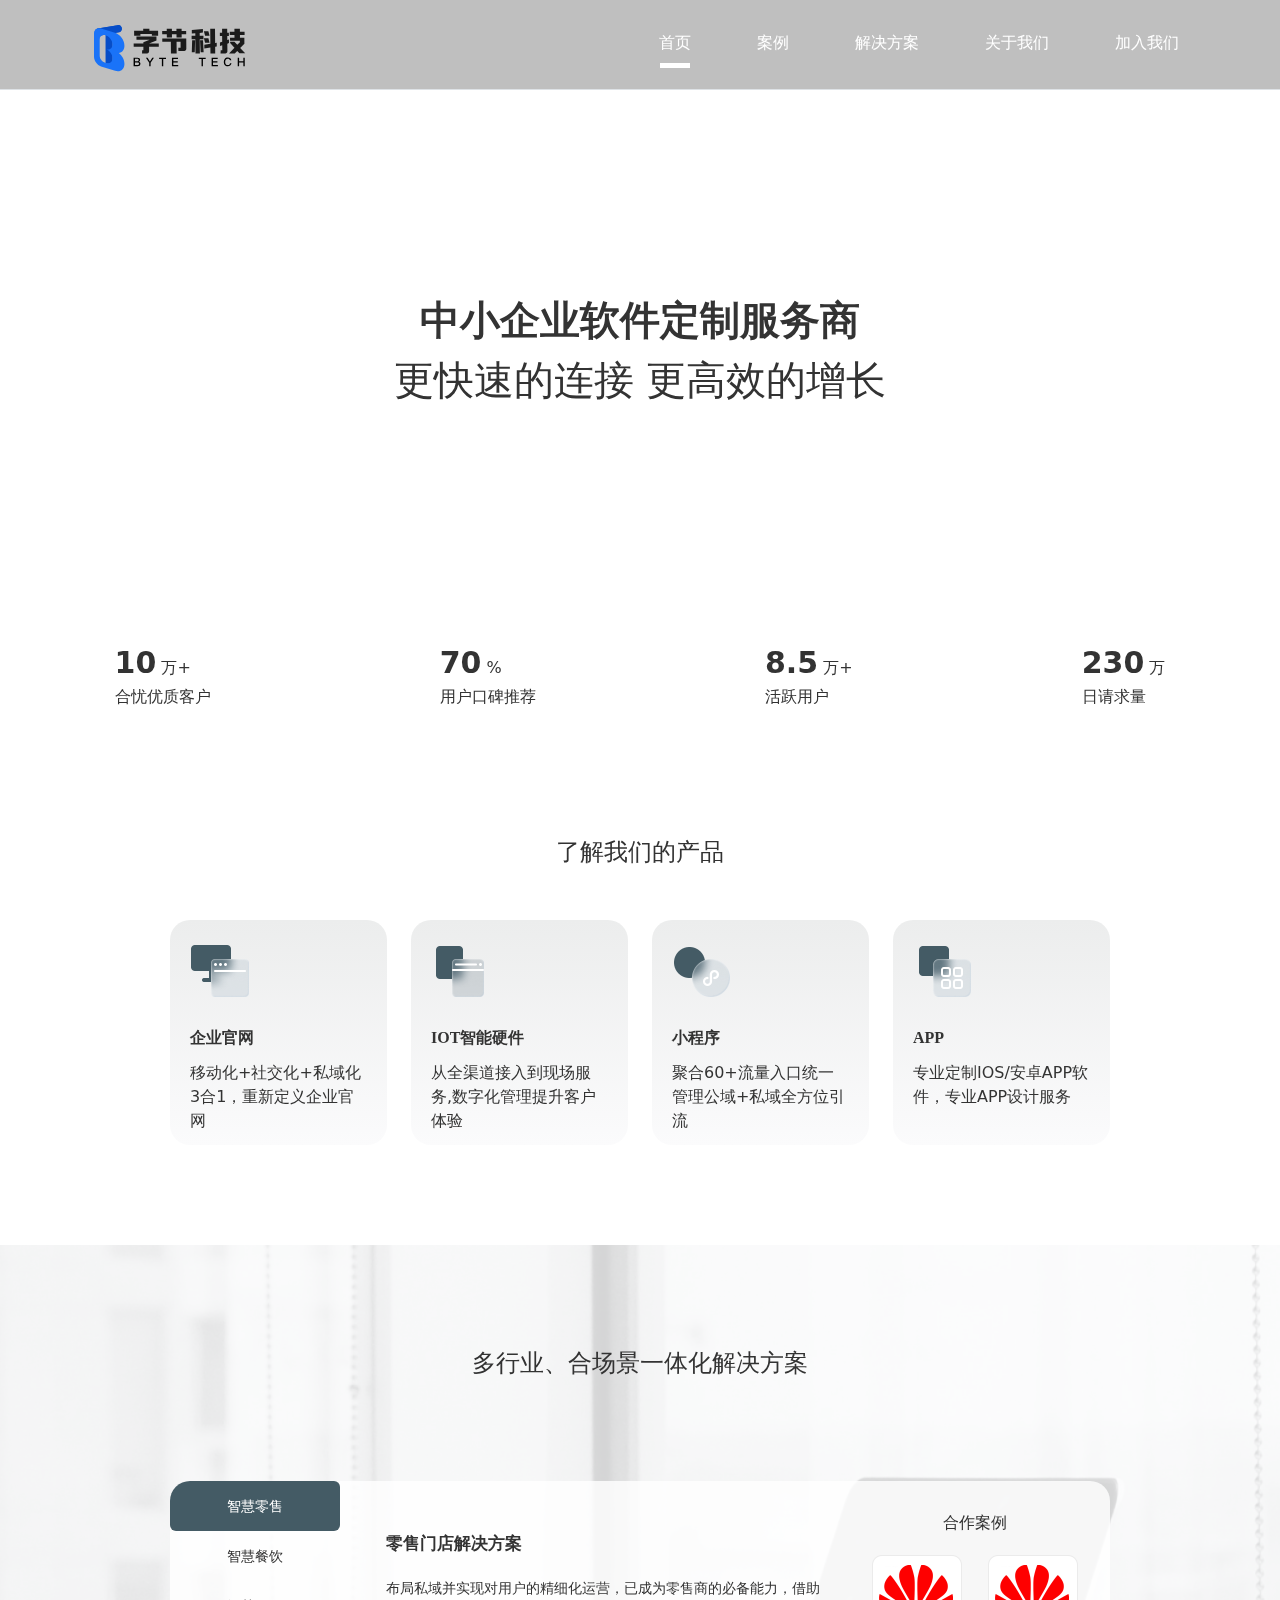
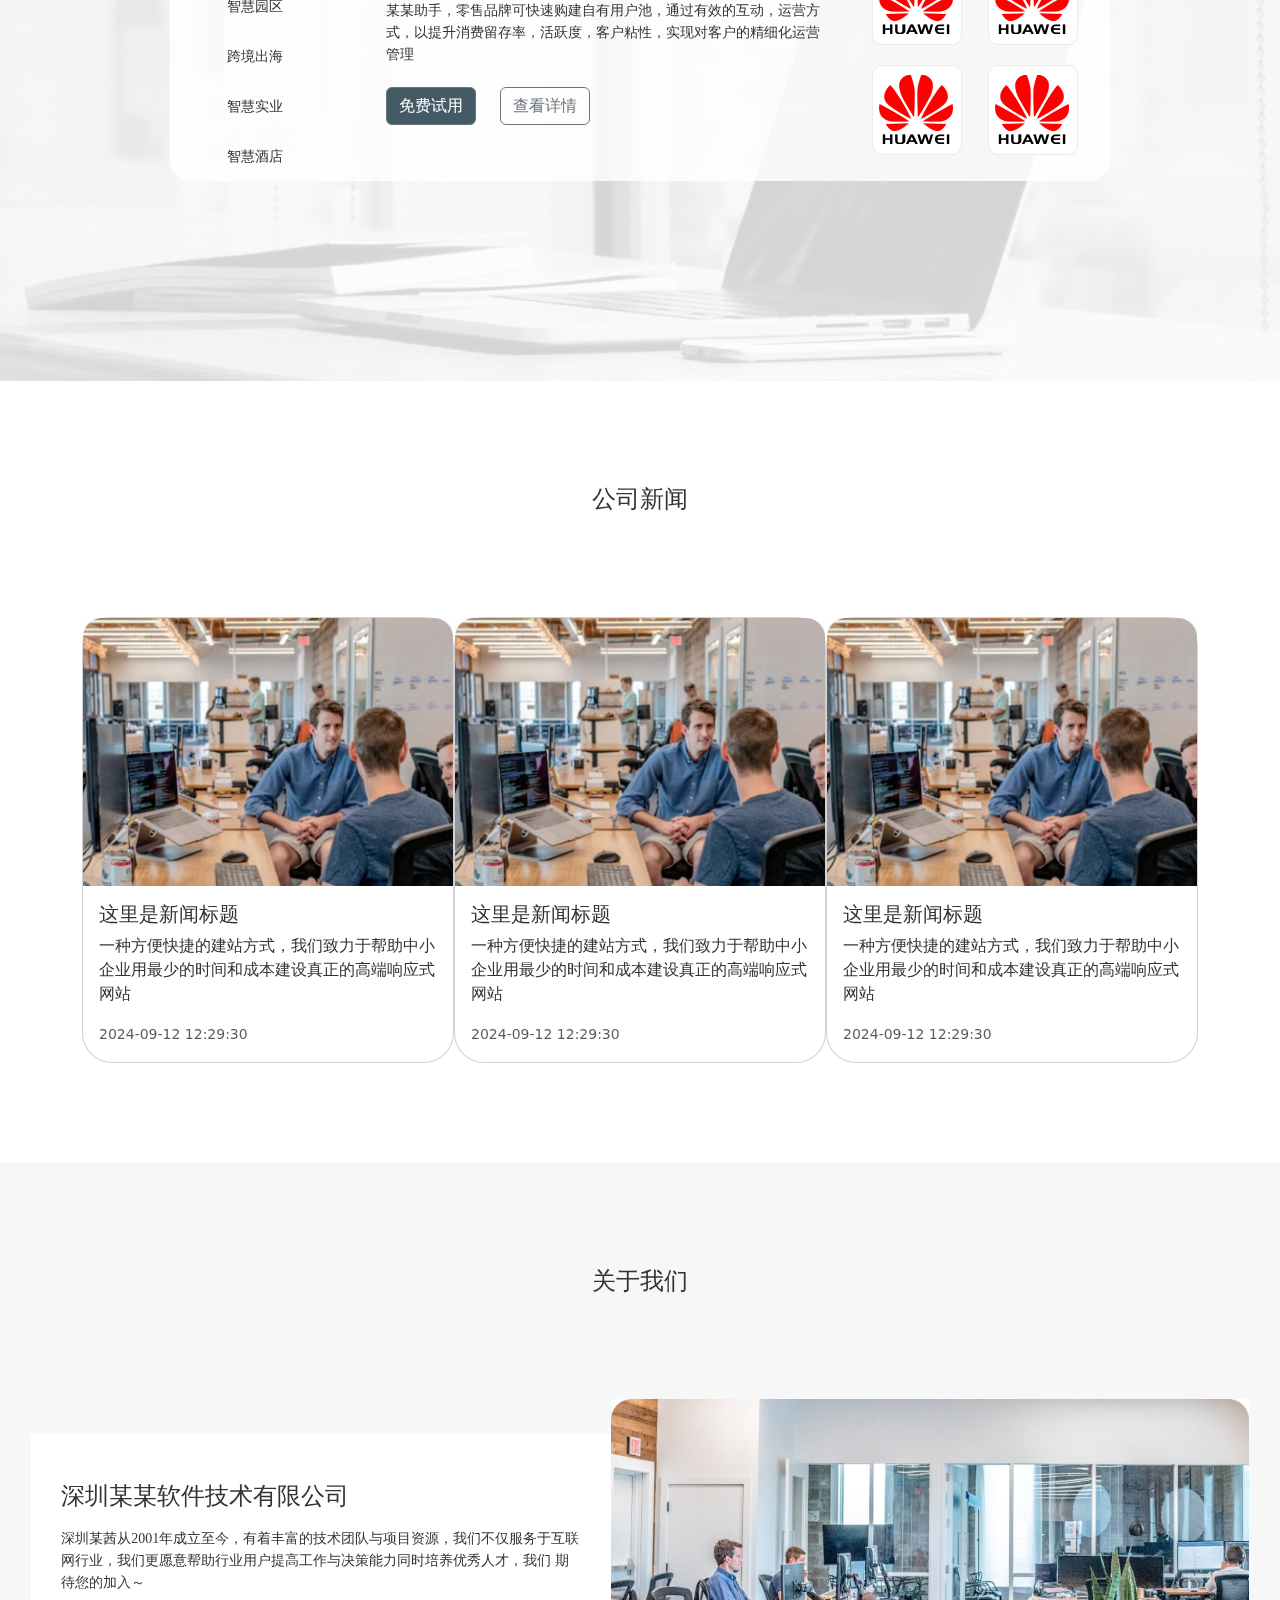
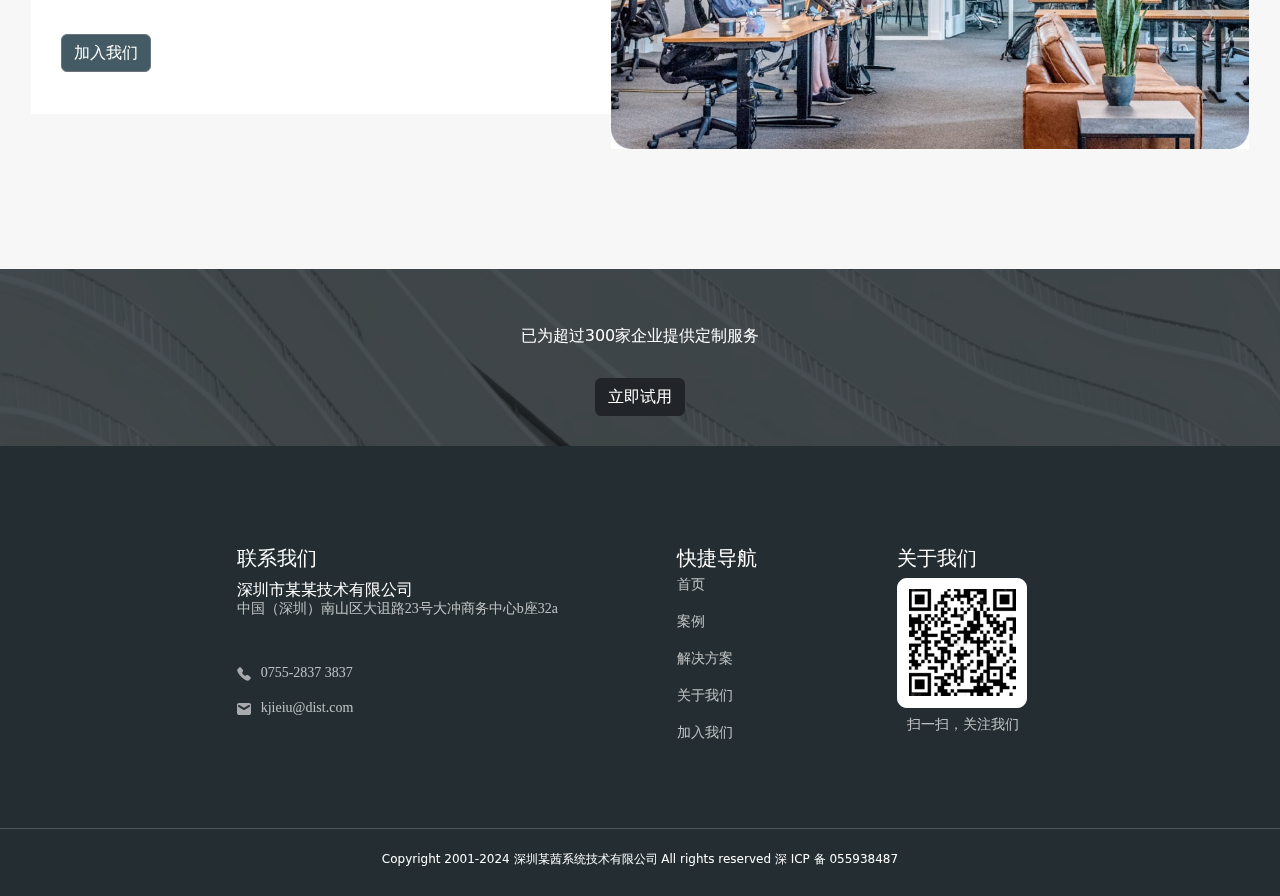
==== commit 6567be05: "new modify" ====
--- a/index.html
+++ b/index.html
@@ -18,8 +18,8 @@
       </a>
 
       <ul class="nav col-12 col-md-auto mb-2 justify-content-center mb-md-0">
-        <li>
-          <a href="/index.html" class="nav-link px-2">首页</a>
+        <li class="active-white">
+          <a href="/index.html" class="nav-link px-2 ">首页</a>
         </li>
         <li><a href="/case.html" class="nav-link px-2">案例</a></li>
         <li><a href="/solution.html" class="nav-link px-2">解决方案</a></li>
@@ -68,14 +68,14 @@
       <div class="col-lg-3 col-sm-12">
         <div class="pd-20 text-align-left">
           <img class="index-project-content" src="/images/企业官网.png" alt="" />
-          <div class="mt-30">企业官网</div>
+          <div class="mt-30 title">企业官网</div>
           <div class="mt-15">移动化+社交化+私域化3合1，重新定义企业官网</div>
         </div>
       </div>
       <div class="col-lg-3 col-sm-12">
         <div class="pd-20 text-align-left">
           <img class="index-project-content" src="/images/IPT智能硬件.png" alt="" />
-          <div class="mt-30">IOT智能硬件</div>
+          <div class="mt-30 title">IOT智能硬件</div>
           <div class="mt-15">
             从全渠道接入到现场服务,数字化管理提升客户体验
           </div>
@@ -84,14 +84,14 @@
       <div class="col-lg-3 col-sm-12">
         <div class="pd-20 text-align-left">
           <img class="index-project-content" src="/images/小程序.png" alt="" />
-          <div class="mt-30">小程序</div>
+          <div class="mt-30 title">小程序</div>
           <div class="mt-15">聚合60+流量入口统一管理公域+私域全方位引流</div>
         </div>
       </div>
       <div class="col-lg-3 col-sm-12">
         <div class="pd-20 text-align-left">
           <img class="index-project-content" src="/images/APP.png" alt="" />
-          <div class="mt-30">APP</div>
+          <div class="mt-30 title">APP</div>
           <div class="mt-15">专业定制IOS/安卓APP软件，专业APP设计服务</div>
         </div>
       </div>
@@ -123,18 +123,18 @@
             <div class="tab-content" id="v-pills-tabContent">
               <div class="tab-pane display-flex fade show active" id="v-pills-home" role="tabpanel"
                 aria-labelledby="v-pills-home-tab" tabindex="0">
-                <div class="tab-content-text">
-                  <div class="tab-content-title">零售门店解决方案</div>
-                  <div class="tab-content-content display-flex">
-                    <div>布局私域并实现对用户的精细化运营，已成为零售商的必备能力，借助某某助手，零售品牌可快速购建自有用户池，通过有效的互动，运营方式，以提升消费留存率，活跃度，客户粘性，实现对客户的精细化运营管理
-                    </div>
-                  </div>
-                  <div class="tab-content-footer">
-                    <button class="btn btn-secondary mr-20" type="submit">免费试用</button>
-                    <button type="button" class="btn btn-outline-secondary">查看详情</button>
-                  </div>
-                </div>
-                <div class="images">
+                <div class="tab-content-text float-start">
+                  <div class="tab-content-title">零售门店解决方案</div>
+                  <div class="tab-content-content display-flex">
+                    <div>布局私域并实现对用户的精细化运营，已成为零售商的必备能力，借助某某助手，零售品牌可快速购建自有用户池，通过有效的互动，运营方式，以提升消费留存率，活跃度，客户粘性，实现对客户的精细化运营管理
+                    </div>
+                  </div>
+                  <div class="tab-content-footer">
+                    <button class="btn btn-secondary mr-20" type="submit">免费试用</button>
+                    <button type="button" class="btn btn-outline-secondary">查看详情</button>
+                  </div>
+                </div>
+                <div class="images float-end">
                   <div>合作案例</div>
                   <div class="mt-20">
                     <img class="mr-20" src="/images/yylx.jpg" alt="">
@@ -148,57 +148,127 @@
               </div>
               <div class="tab-pane fade" id="v-pills-profile" role="tabpanel" aria-labelledby="v-pills-profile-tab"
                 tabindex="0">
-                <div class="tab-content-title">零售门店解决方案</div>
-                <div class="tab-content-content">
-                  布局私域并实现对用户的精细化运营，已成为零售商的必备能力，借助某某助手，零售品牌可快速购建自有用户池，通过有效的互动，运营方式，以提升消费留存率，活跃度，客户粘性，实现对客户的精细化运营管理
-                </div>
-                <div class="tab-content-footer">
-                  <button class="btn btn-secondary mr-20" type="submit">免费试用</button>
-                  <button type="button" class="btn btn-outline-secondary">查看详情</button>
+                <div class="tab-content-text float-start">
+                  <div class="tab-content-title">零售门店解决方案</div>
+                  <div class="tab-content-content display-flex">
+                    <div>布局私域并实现对用户的精细化运营，已成为零售商的必备能力，借助某某助手，零售品牌可快速购建自有用户池，通过有效的互动，运营方式，以提升消费留存率，活跃度，客户粘性，实现对客户的精细化运营管理
+                    </div>
+                  </div>
+                  <div class="tab-content-footer">
+                    <button class="btn btn-secondary mr-20" type="submit">免费试用</button>
+                    <button type="button" class="btn btn-outline-secondary">查看详情</button>
+                  </div>
+                </div>
+                <div class="images float-end">
+                  <div>合作案例</div>
+                  <div class="mt-20">
+                    <img class="mr-20" src="/images/yylx.jpg" alt="">
+                    <img src="/images/yylx.jpg" alt="">
+                  </div>
+                  <div class="mt-20">
+                    <img class="mr-20" src="/images/yylx.jpg" alt="">
+                    <img src="/images/yylx.jpg" alt="">
+                  </div>
                 </div>
               </div>
               <div class="tab-pane fade" id="v-pills-disabled" role="tabpanel" aria-labelledby="v-pills--tab"
                 tabindex="0">
-                <div class="tab-content-title">零售门店解决方案</div>
-                <div class="tab-content-content">
-                  布局私域并实现对用户的精细化运营，已成为零售商的必备能力，借助某某助手，零售品牌可快速购建自有用户池，通过有效的互动，运营方式，以提升消费留存率，活跃度，客户粘性，实现对客户的精细化运营管理
-                </div>
-                <div class="tab-content-footer">
-                  <button class="btn btn-secondary mr-20" type="submit">免费试用</button>
-                  <button type="button" class="btn btn-outline-secondary">查看详情</button>
+                <div class="tab-content-text float-start">
+                  <div class="tab-content-title">零售门店解决方案</div>
+                  <div class="tab-content-content display-flex">
+                    <div>布局私域并实现对用户的精细化运营，已成为零售商的必备能力，借助某某助手，零售品牌可快速购建自有用户池，通过有效的互动，运营方式，以提升消费留存率，活跃度，客户粘性，实现对客户的精细化运营管理
+                    </div>
+                  </div>
+                  <div class="tab-content-footer">
+                    <button class="btn btn-secondary mr-20" type="submit">免费试用</button>
+                    <button type="button" class="btn btn-outline-secondary">查看详情</button>
+                  </div>
+                </div>
+                <div class="images float-end">
+                  <div>合作案例</div>
+                  <div class="mt-20">
+                    <img class="mr-20" src="/images/yylx.jpg" alt="">
+                    <img src="/images/yylx.jpg" alt="">
+                  </div>
+                  <div class="mt-20">
+                    <img class="mr-20" src="/images/yylx.jpg" alt="">
+                    <img src="/images/yylx.jpg" alt="">
+                  </div>
                 </div>
               </div>
               <div class="tab-pane fade" id="v-pills-messages" role="tabpanel" aria-labelledby="v-pills-messages-tab"
                 tabindex="0">
-                <div class="tab-content-title">零售门店解决方案</div>
-                <div class="tab-content-content">
-                  布局私域并实现对用户的精细化运营，已成为零售商的必备能力，借助某某助手，零售品牌可快速购建自有用户池，通过有效的互动，运营方式，以提升消费留存率，活跃度，客户粘性，实现对客户的精细化运营管理
-                </div>
-                <div class="tab-content-footer">
-                  <button class="btn btn-secondary mr-20" type="submit">免费试用</button>
-                  <button type="button" class="btn btn-outline-secondary">查看详情</button>
+                <div class="tab-content-text float-start">
+                  <div class="tab-content-title">零售门店解决方案</div>
+                  <div class="tab-content-content display-flex">
+                    <div>布局私域并实现对用户的精细化运营，已成为零售商的必备能力，借助某某助手，零售品牌可快速购建自有用户池，通过有效的互动，运营方式，以提升消费留存率，活跃度，客户粘性，实现对客户的精细化运营管理
+                    </div>
+                  </div>
+                  <div class="tab-content-footer">
+                    <button class="btn btn-secondary mr-20" type="submit">免费试用</button>
+                    <button type="button" class="btn btn-outline-secondary">查看详情</button>
+                  </div>
+                </div>
+                <div class="images float-end">
+                  <div>合作案例</div>
+                  <div class="mt-20">
+                    <img class="mr-20" src="/images/yylx.jpg" alt="">
+                    <img src="/images/yylx.jpg" alt="">
+                  </div>
+                  <div class="mt-20">
+                    <img class="mr-20" src="/images/yylx.jpg" alt="">
+                    <img src="/images/yylx.jpg" alt="">
+                  </div>
                 </div>
               </div>
               <div class="tab-pane fade" id="v-pills-settings" role="tabpanel" aria-labelledby="v-pills-settings-tab"
                 tabindex="0">
-                <div class="tab-content-title">零售门店解决方案</div>
-                <div class="tab-content-content">
-                  布局私域并实现对用户的精细化运营，已成为零售商的必备能力，借助某某助手，零售品牌可快速购建自有用户池，通过有效的互动，运营方式，以提升消费留存率，活跃度，客户粘性，实现对客户的精细化运营管理
-                </div>
-                <div class="tab-content-footer">
-                  <button class="btn btn-secondary mr-20" type="submit">免费试用</button>
-                  <button type="button" class="btn btn-outline-secondary">查看详情</button>
+                <div class="tab-content-text float-start">
+                  <div class="tab-content-title">零售门店解决方案</div>
+                  <div class="tab-content-content display-flex">
+                    <div>布局私域并实现对用户的精细化运营，已成为零售商的必备能力，借助某某助手，零售品牌可快速购建自有用户池，通过有效的互动，运营方式，以提升消费留存率，活跃度，客户粘性，实现对客户的精细化运营管理
+                    </div>
+                  </div>
+                  <div class="tab-content-footer">
+                    <button class="btn btn-secondary mr-20" type="submit">免费试用</button>
+                    <button type="button" class="btn btn-outline-secondary">查看详情</button>
+                  </div>
+                </div>
+                <div class="images float-end">
+                  <div>合作案例</div>
+                  <div class="mt-20">
+                    <img class="mr-20" src="/images/yylx.jpg" alt="">
+                    <img src="/images/yylx.jpg" alt="">
+                  </div>
+                  <div class="mt-20">
+                    <img class="mr-20" src="/images/yylx.jpg" alt="">
+                    <img src="/images/yylx.jpg" alt="">
+                  </div>
                 </div>
               </div>
               <div class="tab-pane fade" id="v-pills-hotel-tab" role="tabpanel" aria-labelledby="v-pills-hotel-tab"
                 tabindex="0">
-                <div class="tab-content-title">零售门店解决方案</div>
-                <div class="tab-content-content">
-                  布局私域并实现对用户的精细化运营，已成为零售商的必备能力，借助某某助手，零售品牌可快速购建自有用户池，通过有效的互动，运营方式，以提升消费留存率，活跃度，客户粘性，实现对客户的精细化运营管理
-                </div>
-                <div class="tab-content-footer">
-                  <button class="btn btn-secondary mr-20" type="submit">免费试用</button>
-                  <button type="button" class="btn btn-outline-secondary">查看详情</button>
+                <div class="tab-content-text float-start">
+                  <div class="tab-content-title">零售门店解决方案</div>
+                  <div class="tab-content-content display-flex">
+                    <div>布局私域并实现对用户的精细化运营，已成为零售商的必备能力，借助某某助手，零售品牌可快速购建自有用户池，通过有效的互动，运营方式，以提升消费留存率，活跃度，客户粘性，实现对客户的精细化运营管理
+                    </div>
+                  </div>
+                  <div class="tab-content-footer">
+                    <button class="btn btn-secondary mr-20" type="submit">免费试用</button>
+                    <button type="button" class="btn btn-outline-secondary">查看详情</button>
+                  </div>
+                </div>
+                <div class="images float-end">
+                  <div>合作案例</div>
+                  <div class="mt-20">
+                    <img class="mr-20" src="/images/yylx.jpg" alt="">
+                    <img src="/images/yylx.jpg" alt="">
+                  </div>
+                  <div class="mt-20">
+                    <img class="mr-20" src="/images/yylx.jpg" alt="">
+                    <img src="/images/yylx.jpg" alt="">
+                  </div>
                 </div>
               </div>
             </div>
@@ -209,109 +279,94 @@
   </div>
   <div class="container company-news text-align-center">
     <div class="title">公司新闻</div>
-    <div class="display-flex justify-content-around">
+    <div class="display-flex justify-content-around news-content">
       <div class="card card-news">
         <img src="/images/news.jpg" class="card-img-top" alt="...">
-        <div class="card-body">
-          <h5 class="card-title">Card title</h5>
-          <p class="card-text">Some quick example text to build on the card title and make up the bulk of the card's
-            content.</p>
-          <a href="#" class="btn btn-primary">Go somewhere</a>
+        <div class="card-body text-align-left">
+          <h5 class="card-title">这里是新闻标题</h5>
+          <p class="card-text">一种方便快捷的建站方式，我们致力于帮助中小企业用最少的时间和成本建设真正的高端响应式网站</p>
+          <p class="card-text"><small class="text-body-secondary">2024-09-12 12:29:30</small></p>
         </div>
       </div>
       <div class="card card-news">
         <img src="/images/news.jpg" class="card-img-top" alt="...">
-        <div class="card-body">
-          <h5 class="card-title">Card title</h5>
-          <p class="card-text">Some quick example text to build on the card title and make up the bulk of the card's
-            content.</p>
-          <a href="#" class="btn btn-primary">Go somewhere</a>
+        <div class="card-body text-align-left">
+          <h5 class="card-title">这里是新闻标题</h5>
+          <p class="card-text">一种方便快捷的建站方式，我们致力于帮助中小企业用最少的时间和成本建设真正的高端响应式网站</p>
+          <p class="card-text"><small class="text-body-secondary">2024-09-12 12:29:30</small></p>
         </div>
       </div>
       <div class="card card-news">
         <img src="/images/news.jpg" class="card-img-top" alt="...">
-        <div class="card-body">
-          <h5 class="card-title">Card title</h5>
-          <p class="card-text">Some quick example text to build on the card title and make up the bulk of the card's
-            content.</p>
-          <a href="#" class="btn btn-primary">Go somewhere</a>
-        </div>
-      </div>
-    </div>
-  </div>
-  <footer class="row row-cols-1 row-cols-sm-2 row-cols-md-5 py-5 my-5 border-top">
-    <div class="col mb-3">
-      <a href="/" class="d-flex align-items-center mb-3 link-dark text-decoration-none">
-        <svg class="bi me-2" width="40" height="32">
-          <use xlink:href="#bootstrap"></use>
-        </svg>
-      </a>
-      <p class="text-muted">© 2023</p>
-    </div>
-
-    <div class="col mb-3"></div>
-
-    <div class="col mb-3">
-      <h5>Section</h5>
-      <ul class="nav flex-column">
-        <li class="nav-item mb-2">
-          <a href="#" class="nav-link p-0 text-muted">Home</a>
-        </li>
-        <li class="nav-item mb-2">
-          <a href="#" class="nav-link p-0 text-muted">Features</a>
-        </li>
-        <li class="nav-item mb-2">
-          <a href="#" class="nav-link p-0 text-muted">Pricing</a>
-        </li>
-        <li class="nav-item mb-2">
-          <a href="#" class="nav-link p-0 text-muted">FAQs</a>
-        </li>
-        <li class="nav-item mb-2">
-          <a href="#" class="nav-link p-0 text-muted">About</a>
-        </li>
-      </ul>
-    </div>
-
-    <div class="col mb-3">
-      <h5>Section</h5>
-      <ul class="nav flex-column">
-        <li class="nav-item mb-2">
-          <a href="#" class="nav-link p-0 text-muted">Home</a>
-        </li>
-        <li class="nav-item mb-2">
-          <a href="#" class="nav-link p-0 text-muted">Features</a>
-        </li>
-        <li class="nav-item mb-2">
-          <a href="#" class="nav-link p-0 text-muted">Pricing</a>
-        </li>
-        <li class="nav-item mb-2">
-          <a href="#" class="nav-link p-0 text-muted">FAQs</a>
-        </li>
-        <li class="nav-item mb-2">
-          <a href="#" class="nav-link p-0 text-muted">About</a>
-        </li>
-      </ul>
-    </div>
-
-    <div class="col mb-3">
-      <h5>Section</h5>
-      <ul class="nav flex-column">
-        <li class="nav-item mb-2">
-          <a href="#" class="nav-link p-0 text-muted">Home</a>
-        </li>
-        <li class="nav-item mb-2">
-          <a href="#" class="nav-link p-0 text-muted">Features</a>
-        </li>
-        <li class="nav-item mb-2">
-          <a href="#" class="nav-link p-0 text-muted">Pricing</a>
-        </li>
-        <li class="nav-item mb-2">
-          <a href="#" class="nav-link p-0 text-muted">FAQs</a>
-        </li>
-        <li class="nav-item mb-2">
-          <a href="#" class="nav-link p-0 text-muted">About</a>
-        </li>
-      </ul>
+        <div class="card-body text-align-left">
+          <h5 class="card-title">这里是新闻标题</h5>
+          <p class="card-text">一种方便快捷的建站方式，我们致力于帮助中小企业用最少的时间和成本建设真正的高端响应式网站</p>
+          <p class="card-text"><small class="text-body-secondary">2024-09-12 12:29:30</small></p>
+        </div>
+      </div>
+    </div>
+  </div>
+  <div class="about-us text-align-center">
+    <div class="title">关于我们</div>
+    <div class="about-us-content display-flex justify-content-center align-items-center">
+      <div class="content text-align-left">
+        <div>深圳某某软件技术有限公司</div>
+        <div class="mt-20">深圳某茜从2001年成立至今，有着丰富的技术团队与项目资源，我们不仅服务于互联网行业，我们更愿意帮助行业用户提高工作与决策能力同时培养优秀人才，我们
+          期待您的加入～</div>
+        <div class="mt-40">
+          <button type="button" class="btn btn-secondary">加入我们</button>
+        </div>
+      </div>
+      <img height="350px" src="/images/about-us.jpg" alt="">
+    </div>
+  </div>
+  <div class="show-data text-align-center">
+    <div>已为超过300家企业提供定制服务</div>
+    <div class="mt-30">
+      <button type="button" class="btn btn-dark">立即试用</button>
+    </div>
+  </div>
+  <footer class="case-footer">
+    <div class="display-flex justify-content-around">
+      <div class="col-5">
+        <h5>联系我们</h5>
+        <div>深圳市某某技术有限公司</div>
+        <div class="small-content">中国（深圳）南山区大诅路23号大冲商务中心b座32a</div>
+        <div class="small-content mt-50"><img class="mr-10" src="/images/电话 1.png" height="14px" alt="">0755-2837 3837
+        </div>
+        <div class="small-content mt-20"><img class="mr-10" src="/images/邮箱.png" height="14px" alt="">kjieiu@dist.com
+        </div>
+      </div>
+
+      <div class="col-2">
+        <h5>快捷导航</h5>
+        <ul class="nav flex-column">
+          <li class="nav-item mb-2">
+            <a href="/index.html" class="nav-link p-0 small-content">首页</a>
+          </li>
+          <li class="nav-item mb-2">
+            <a href="/case.html" class="nav-link p-0 small-content mt-15">案例</a>
+          </li>
+          <li class="nav-item mb-2">
+            <a href="/solution.html" class="nav-link p-0 small-content mt-15">解决方案</a>
+          </li>
+          <li class="nav-item mb-2">
+            <a href="/about.html" class="nav-link p-0 small-content mt-15">关于我们</a>
+          </li>
+          <li class="nav-item mb-2">
+            <a href="/join.html" class="nav-link p-0 small-content mt-15">加入我们</a>
+          </li>
+        </ul>
+      </div>
+
+      <div class="col-2">
+        <h5>关于我们</h5>
+        <img src="/images/Frame46.png" alt="">
+        <div class="small-content mt-10 ml-10">扫一扫，关注我们</div>
+      </div>
+    </div>
+    <div class="copyright">
+      <span>Copyright 2001-2024 深圳某茜系统技术有限公司 All rights reserved 深 ICP 备 055938487</span>
     </div>
   </footer>
   <script src="/js/bootstrap.bundle.min.js"></script>
--- a/css/index.css
+++ b/css/index.css
@@ -3,7 +3,7 @@
 }
 
 .display-flex {
-  display: flex !important;
+  display: flex;
 }
 
 .flex-direction-column {
@@ -22,6 +22,27 @@
 
 header ul a {
   color: white !important;
+}
+
+header ul li.active::after {
+  content: "";
+  display: block;
+  width: 30px;
+  border-bottom: 5px solid rgba(68, 91, 101, 1);
+  margin-left: calc(50% - 15px);
+}
+
+header ul li.active-white::after {
+  content: "";
+  display: block;
+  width: 30px;
+  border-bottom: 5px solid #fff;
+  margin-left: calc(50% - 15px);
+}
+
+header ul li {
+  margin-left: 50px;
+  text-align: center;
 }
 
 .banner {
@@ -69,7 +90,7 @@
 .index-project {
   margin: auto;
   padding: 100px;
-  height: 540px;
+  /* height: 540px; */
 }
 
 .text-align-center {
@@ -87,6 +108,16 @@
 .project-content>div>div {
   height: 225px;
   background-image: linear-gradient(#eceded, #fbfbfc);
+  border-radius: 20px;
+}
+
+.project-content>div>div .title {
+  font-family: Source Han Sans CN;
+  font-size: 16px;
+  font-weight: 700;
+  line-height: 16px;
+  text-align: left;
+
 }
 
 .pd-20 {
@@ -190,6 +221,82 @@
 
 button.btn.btn-outline-secondary:hover {
   background-color: #445B65;
+}
+
+.company-news .news-content {
+  padding-bottom: 100px;
+}
+
+.company-news .title {
+  padding: 100px;
+  font-family: Source Han Sans CN;
+  font-size: 24px;
+}
+
+.about-us {
+  background: #F7F7F7;
+}
+
+.about-us .title {
+  padding: 100px;
+  font-family: Source Han Sans CN;
+  font-size: 24px;
+}
+
+.about-us .about-us-content {
+  padding-bottom: 120px;
+}
+
+.about-us .about-us-content .content {
+  height: 280px;
+  width: 580px;
+  background-color: white;
+  padding: 50px 30px;
+}
+
+.about-us .about-us-content .content div:first-child {
+  font-family: Source Han Sans CN;
+  font-size: 24px;
+  line-height: 24px;
+}
+
+.about-us .about-us-content .content div:nth-child(2) {
+  font-family: Source Han Sans CN;
+  font-size: 14px;
+  font-weight: 400;
+  line-height: 22px;
+}
+
+.solution .project-content>div>div {
+  height: 350px;
+}
+
+.solution .middle-pic {
+  background-image: url(/images/官网.png);
+  background-size: cover;
+  height: 650px;
+}
+
+.show-data {
+  padding-top: 55px;
+  padding-bottom: 30px;
+  background-image: url(/images/数据展现.png);
+  background-size: cover;
+  color: white;
+}
+
+.mt-40 {
+  margin-top: 40px
+}
+
+.border-radius {
+  border-radius: 20px;
+  overflow: hidden;
+}
+
+.card-news {
+  width: 385px;
+  border-radius: 30px;
 }
 
 
@@ -242,15 +349,27 @@
   margin-left: 1em;
 }
 
+.ml-10 {
+  margin-left: 10px;
+}
+
+.mt-50 {
+  margin-top: 50px
+}
+
+.mt-10 {
+  margin-top: 10px
+}
+
+
 .mr-20 {
   margin-right: 20px;
 }
 
-.case-footer {
-  background: #242E32;
-  height: 452px;
-  color: white;
-}
+.mr-10 {
+  margin-right: 10px;
+}
+
 
 .case-body p {
   line-height: 26px;
@@ -300,26 +419,44 @@
 }
 
 /** footer 样式 */
+
+.case-footer {
+  background: #242E32;
+  height: 450px;
+  color: white;
+}
+
+.case-footer>div:first-child {
+  padding: 100px 200px 80px 200px;
+}
+
+.case-footer a {
+  color: white !important;
+}
+
+.case-footer .row>div h5 {
+  font-family: Source Han Sans CN;
+  line-height: 24px;
+  text-align: left;
+  margin-bottom: 40px;
+
+}
+
+.case-footer .small-content {
+  font-family: Source Han Sans CN;
+  font-size: 14px;
+  font-weight: 400;
+  line-height: 14px;
+  text-align: left;
+  color: rgba(255, 255, 255, 0.7) !important;
+
+
+}
+
 .copyright {
-  opacity: 50%;
   height: 60px;
-  border-top: 1px solid white;
+  border-top: 1px solid rgb(255 255 255 /20%);
   text-align: center;
   line-height: 60px;
-}
-
-.company-news .title {
-  padding: 100px;
-  font-family: Source Han Sans CN;
-  font-size: 24px;
-}
-
-.border-radius {
-  border-radius: 20px;
-  overflow: hidden;
-}
-
-.card-news {
-  width: 385px;
-  border-radius: 30px;
+  font-size: 12px;
 }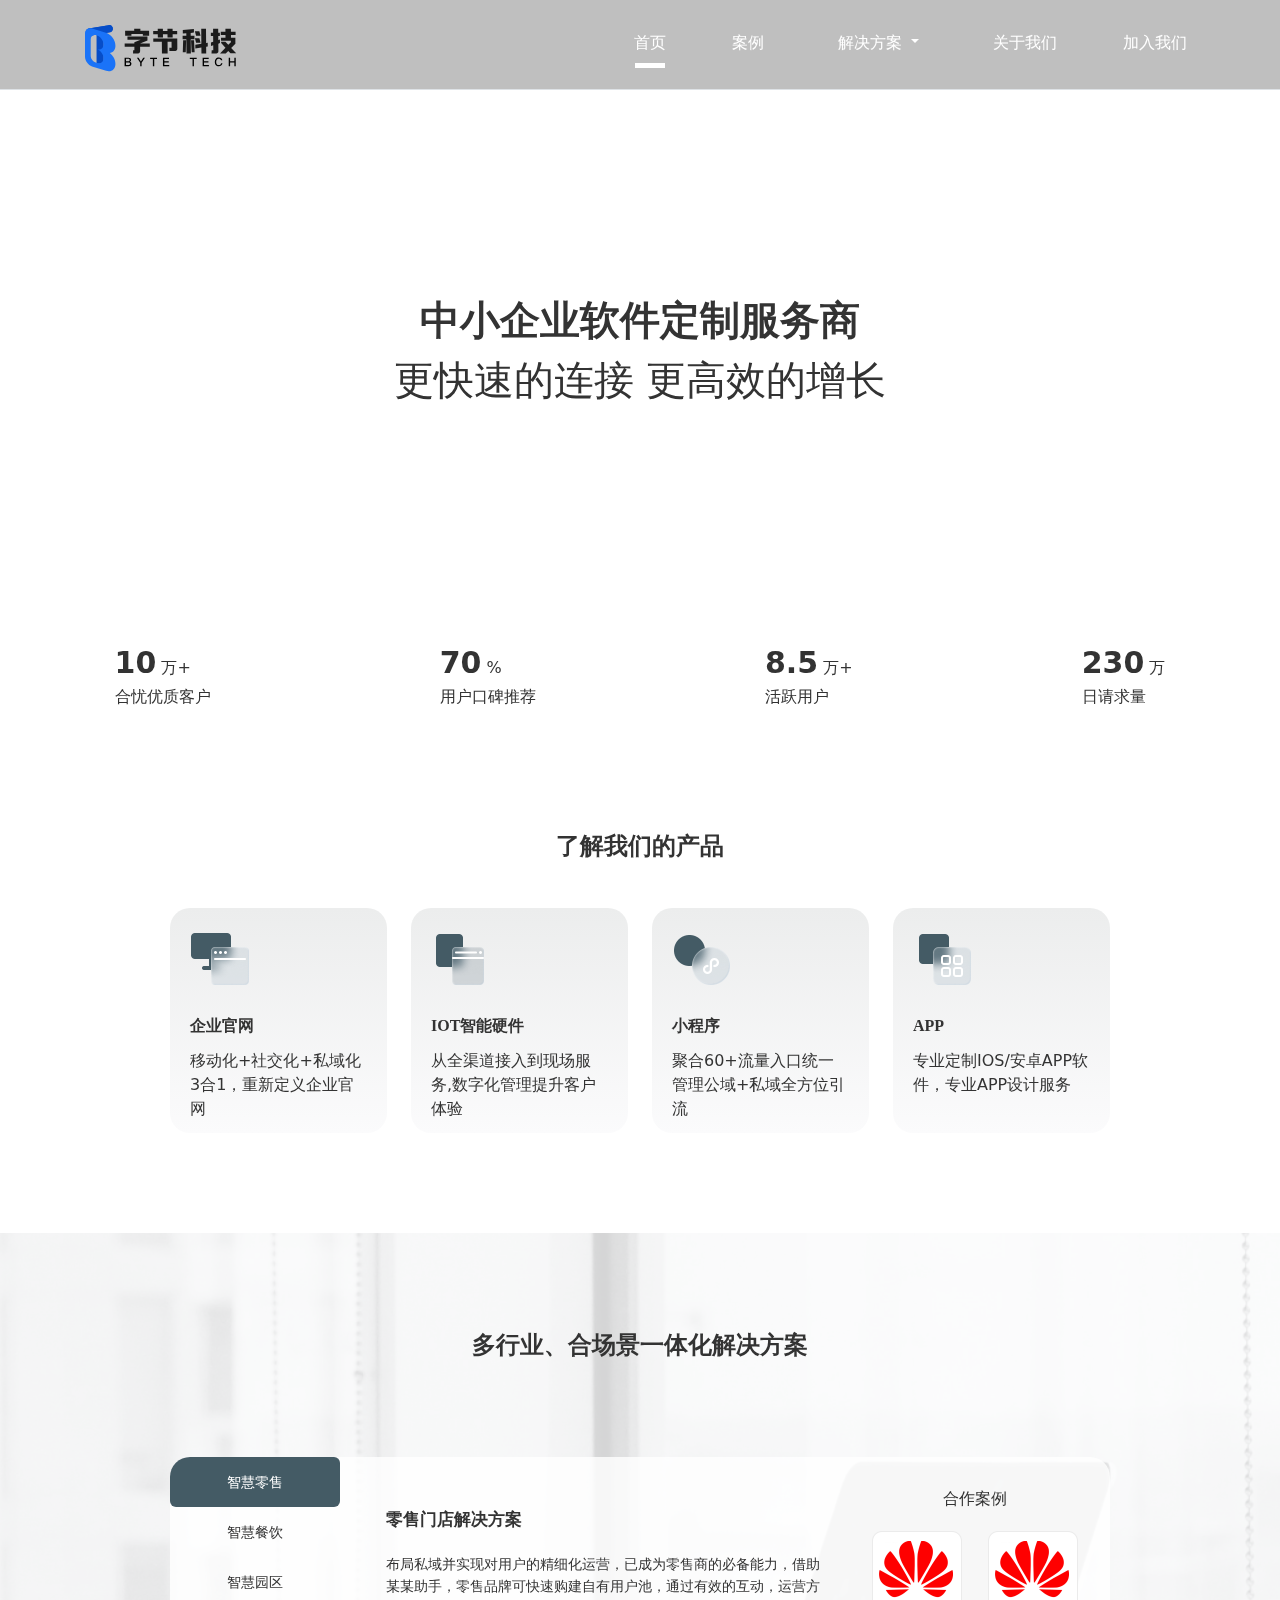
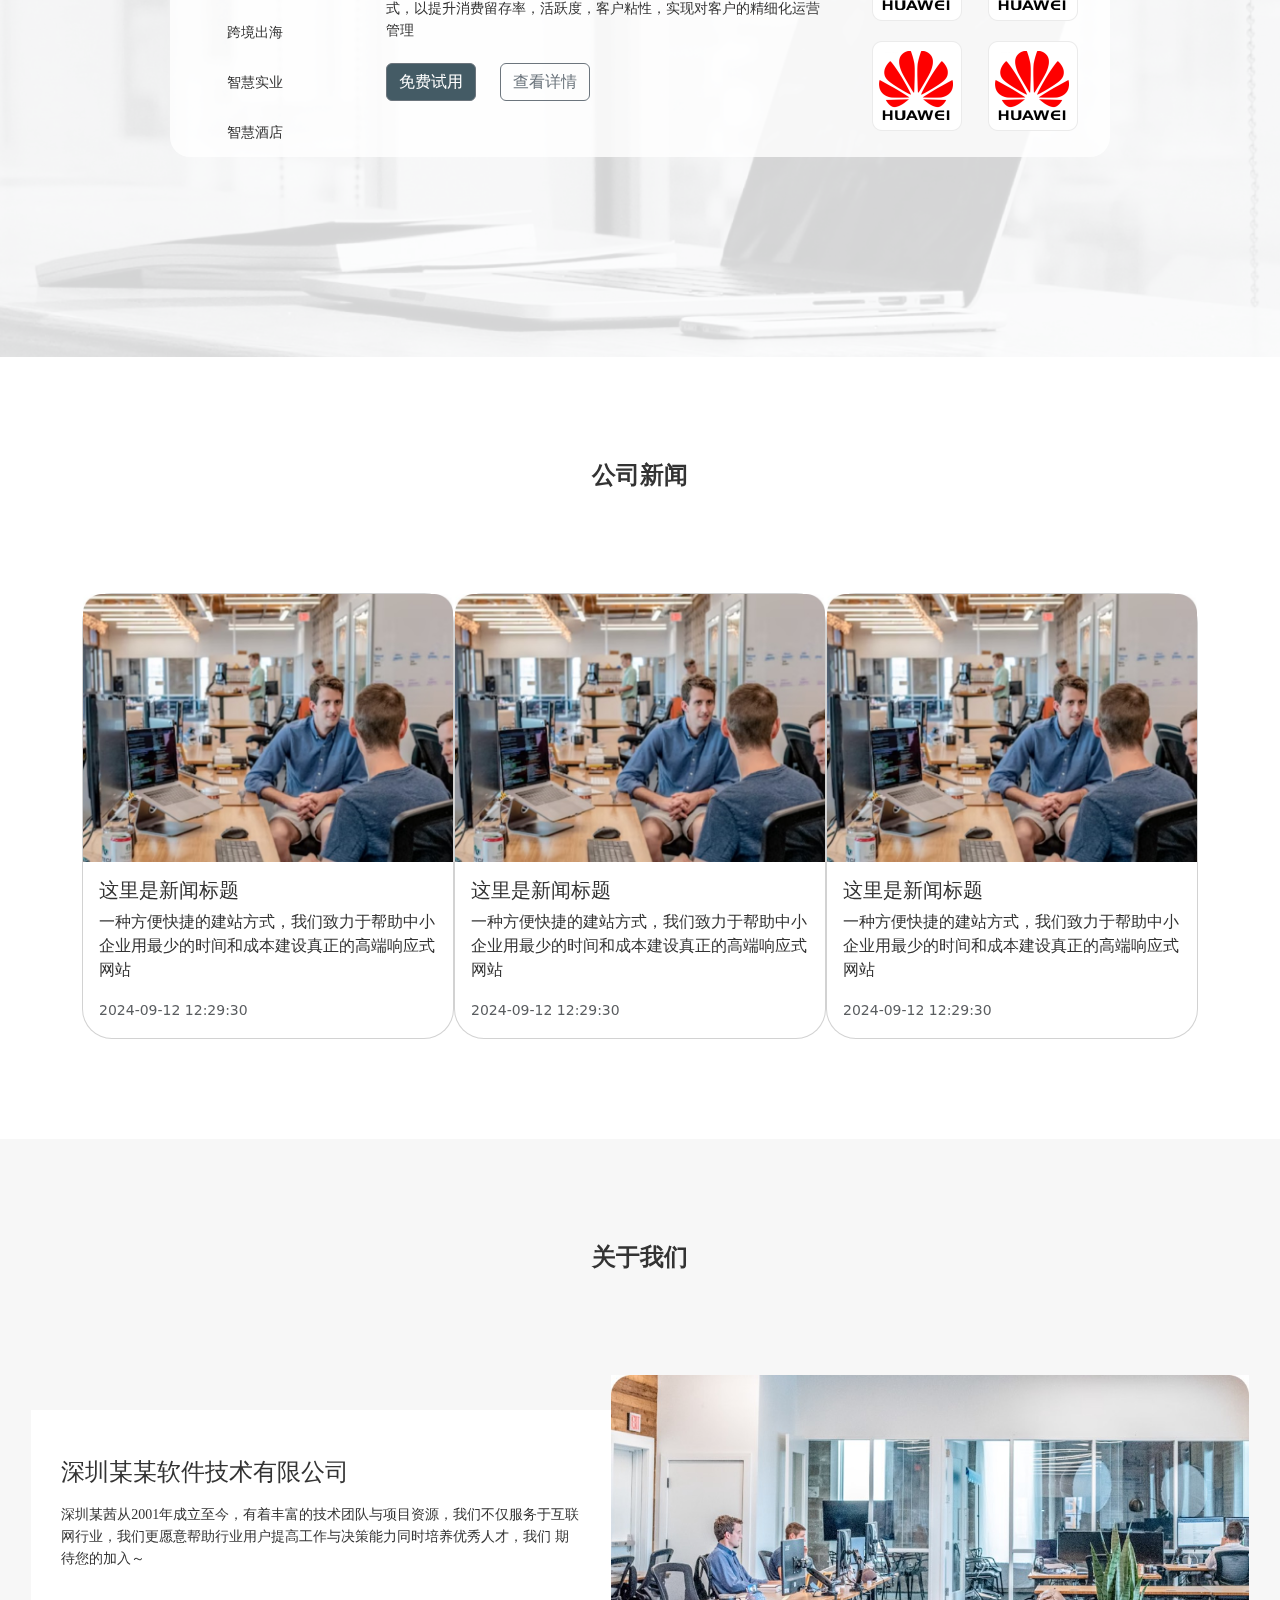
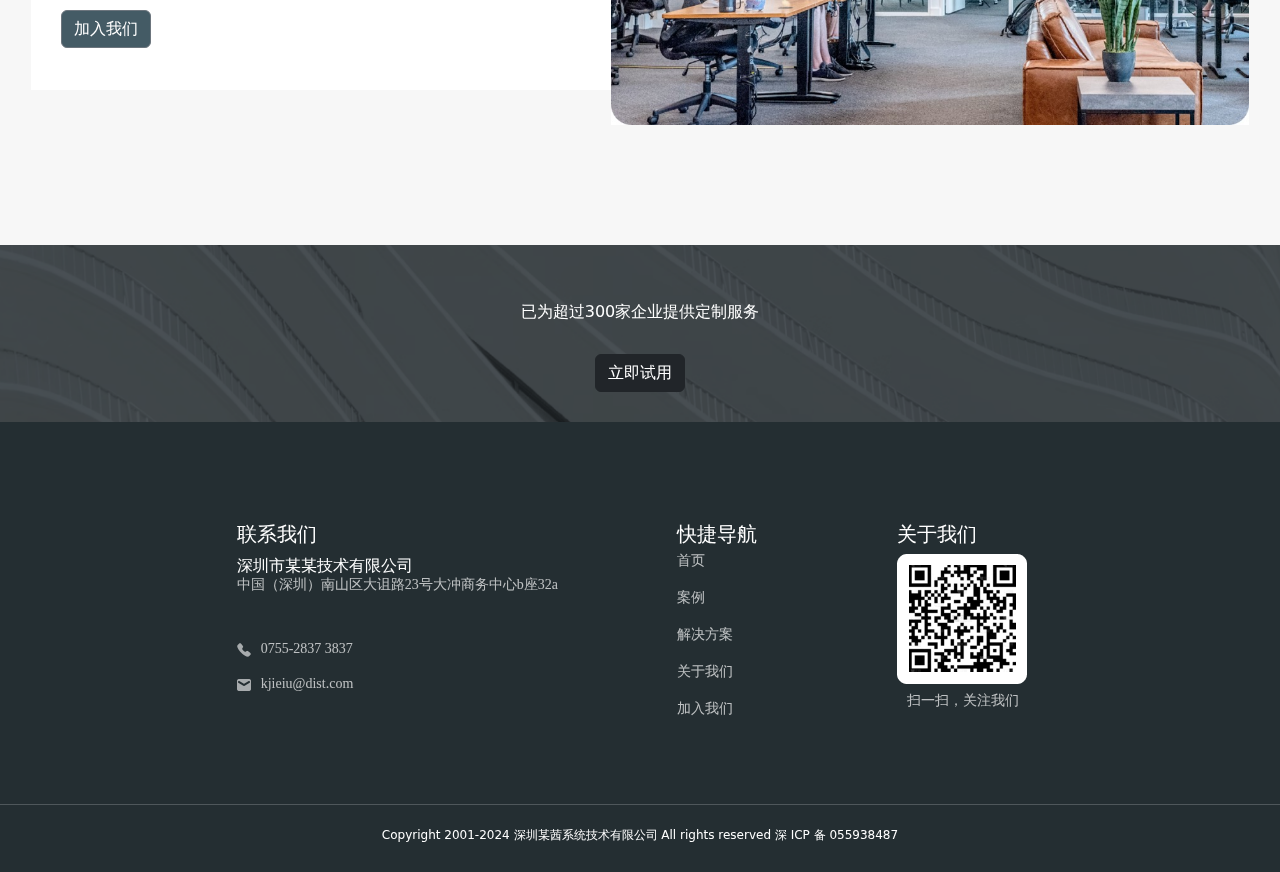
==== commit 8de4c2c1: "导航修改 finish" ====
--- a/index.html
+++ b/index.html
@@ -1,273 +1,437 @@
 <!DOCTYPE html>
 <html lang="en">
+  <head>
+    <meta charset="utf-8" />
+    <meta name="viewport" content="width=device-width, initial-scale=1" />
+    <title>字节科技</title>
+    <link rel="icon" type="image/png" sizes="56x56" href="images/方案9-1.png" />
+    <link href="/css/bootstrap.min.css" rel="stylesheet" />
+    <link href="/css/index.css" rel="stylesheet" />
+  </head>
 
-<head>
-  <meta charset="utf-8" />
-  <meta name="viewport" content="width=device-width, initial-scale=1" />
-  <title>字节科技</title>
-  <link rel="icon" type="image/png" sizes="56x56" href="images/方案9-1.png" />
-  <link href="/css/bootstrap.min.css" rel="stylesheet" />
-  <link href="/css/index.css" rel="stylesheet" />
-</head>
+  <body>
+    <div class="banner">
+      <header
+        class="d-flex flex-wrap align-items-center justify-content-around py-3 border-bottom"
+      >
+        <a
+          href="/"
+          class="d-flex align-items-center col-md-3 mb-2 mb-md-0 text-dark text-decoration-none"
+        >
+          <img class="logo" src="/images/字节科技 logo.svg" alt="" />
+        </a>
 
-<body>
-  <div class="banner">
-    <header class="d-flex flex-wrap align-items-center justify-content-around py-3 border-bottom">
-      <a href="/" class="d-flex align-items-center col-md-3 mb-2 mb-md-0 text-dark text-decoration-none">
-        <img class="logo" src="/images/字节科技 logo.svg" alt="" />
-      </a>
-
-      <ul class="nav col-12 col-md-auto mb-2 justify-content-center mb-md-0">
-        <li class="active-white">
-          <a href="/index.html" class="nav-link px-2 ">首页</a>
-        </li>
-        <li><a href="/case.html" class="nav-link px-2">案例</a></li>
-        <li><a href="/solution.html" class="nav-link px-2">解决方案</a></li>
-        <li><a href="/about.html" class="nav-link px-2">关于我们</a></li>
-        <li><a href="join.html" class="nav-link px-2">加入我们</a></li>
-      </ul>
-    </header>
-    <div class="banner-word display-flex align-items-center justify-content-center flex-direction-column">
-      <div>中小企业软件定制服务商</div>
-      <div>更快速的连接 更高效的增长</div>
+        <ul class="nav col-12 col-md-auto mb-2 justify-content-center mb-md-0">
+          <li class="active-white">
+            <a href="/index.html" class="nav-link px-2">首页</a>
+          </li>
+          <li><a href="/case.html" class="nav-link px-2">案例</a></li>
+          <li>
+            <a
+              class="nav-link dropdown-toggle"
+              href="#"
+              role="button"
+              data-bs-toggle="dropdown"
+              aria-expanded="false"
+            >
+              解决方案
+            </a>
+            <ul class="dropdown-menu">
+              <li>
+                <a class="dropdown-item" href="/solution.html">解决方案-1</a>
+              </li>
+              <li>
+                <a class="dropdown-item" href="/solution-1.html">解决方案-2</a>
+              </li>
+              <li>
+                <a class="dropdown-item" href="/solution-2.html">解决方案-3</a>
+              </li>
+            </ul>
+          </li>
+          <li><a href="/about.html" class="nav-link px-2">关于我们</a></li>
+          <li><a href="join.html" class="nav-link px-2">加入我们</a></li>
+        </ul>
+      </header>
+      <div
+        class="banner-word display-flex align-items-center justify-content-center flex-direction-column"
+      >
+        <div>中小企业软件定制服务商</div>
+        <div>更快速的连接 更高效的增长</div>
+      </div>
+      <div
+        class="banner-content display-flex justify-content-around align-items-center"
+      >
+        <div>
+          <div class="display-flex align-items-baseline">
+            <div class="big-number">10</div>
+            <div>&nbsp;万+</div>
+          </div>
+          <div>合忧优质客户</div>
+        </div>
+        <div>
+          <div class="display-flex align-items-baseline">
+            <div class="big-number">70</div>
+            <div>&nbsp;%</div>
+          </div>
+          <div>用户口碑推荐</div>
+        </div>
+        <div>
+          <div class="display-flex align-items-baseline">
+            <div class="big-number">8.5</div>
+            <div>&nbsp;万+</div>
+          </div>
+          <div>活跃用户</div>
+        </div>
+        <div>
+          <div class="display-flex align-items-baseline">
+            <div class="big-number">230</div>
+            <div>&nbsp;万</div>
+          </div>
+          <div>日请求量</div>
+        </div>
+      </div>
     </div>
-    <div class="banner-content display-flex justify-content-around align-items-center">
-      <div>
-        <div class="display-flex align-items-baseline">
-          <div class="big-number">10</div>
-          <div>&nbsp;万+</div>
-        </div>
-        <div>合忧优质客户</div>
-      </div>
-      <div>
-        <div class="display-flex align-items-baseline">
-          <div class="big-number">70</div>
-          <div>&nbsp;%</div>
-        </div>
-        <div>用户口碑推荐</div>
-      </div>
-      <div>
-        <div class="display-flex align-items-baseline">
-          <div class="big-number">8.5</div>
-          <div>&nbsp;万+</div>
-        </div>
-        <div>活跃用户</div>
-      </div>
-      <div>
-        <div class="display-flex align-items-baseline">
-          <div class="big-number">230</div>
-          <div>&nbsp;万</div>
-        </div>
-        <div>日请求量</div>
+    <div class="container index-project text-align-center">
+      <div class="common-second-title">了解我们的产品</div>
+      <div class="row justify-content-between project-content">
+        <div class="col-lg-3 col-sm-12">
+          <div class="pd-20 text-align-left">
+            <img
+              class="index-project-content"
+              src="/images/企业官网.png"
+              alt=""
+            />
+            <div class="mt-30 title">企业官网</div>
+            <div class="mt-15">移动化+社交化+私域化3合1，重新定义企业官网</div>
+          </div>
+        </div>
+        <div class="col-lg-3 col-sm-12">
+          <div class="pd-20 text-align-left">
+            <img
+              class="index-project-content"
+              src="/images/IPT智能硬件.png"
+              alt=""
+            />
+            <div class="mt-30 title">IOT智能硬件</div>
+            <div class="mt-15">
+              从全渠道接入到现场服务,数字化管理提升客户体验
+            </div>
+          </div>
+        </div>
+        <div class="col-lg-3 col-sm-12">
+          <div class="pd-20 text-align-left">
+            <img
+              class="index-project-content"
+              src="/images/小程序.png"
+              alt=""
+            />
+            <div class="mt-30 title">小程序</div>
+            <div class="mt-15">聚合60+流量入口统一管理公域+私域全方位引流</div>
+          </div>
+        </div>
+        <div class="col-lg-3 col-sm-12">
+          <div class="pd-20 text-align-left">
+            <img class="index-project-content" src="/images/APP.png" alt="" />
+            <div class="mt-30 title">APP</div>
+            <div class="mt-15">专业定制IOS/安卓APP软件，专业APP设计服务</div>
+          </div>
+        </div>
       </div>
     </div>
-  </div>
-  <div class="container index-project text-align-center">
-    <div class="common-second-title">了解我们的产品</div>
-    <div class="row justify-content-between project-content">
-      <div class="col-lg-3 col-sm-12">
-        <div class="pd-20 text-align-left">
-          <img class="index-project-content" src="/images/企业官网.png" alt="" />
-          <div class="mt-30 title">企业官网</div>
-          <div class="mt-15">移动化+社交化+私域化3合1，重新定义企业官网</div>
-        </div>
-      </div>
-      <div class="col-lg-3 col-sm-12">
-        <div class="pd-20 text-align-left">
-          <img class="index-project-content" src="/images/IPT智能硬件.png" alt="" />
-          <div class="mt-30 title">IOT智能硬件</div>
-          <div class="mt-15">
-            从全渠道接入到现场服务,数字化管理提升客户体验
-          </div>
-        </div>
-      </div>
-      <div class="col-lg-3 col-sm-12">
-        <div class="pd-20 text-align-left">
-          <img class="index-project-content" src="/images/小程序.png" alt="" />
-          <div class="mt-30 title">小程序</div>
-          <div class="mt-15">聚合60+流量入口统一管理公域+私域全方位引流</div>
-        </div>
-      </div>
-      <div class="col-lg-3 col-sm-12">
-        <div class="pd-20 text-align-left">
-          <img class="index-project-content" src="/images/APP.png" alt="" />
-          <div class="mt-30 title">APP</div>
-          <div class="mt-15">专业定制IOS/安卓APP软件，专业APP设计服务</div>
-        </div>
-      </div>
-    </div>
-  </div>
-  <div class="text-align-center">
-    <div class="project-1">
-      <div class="overlay">
-        <div class="common-second-title">多行业、合场景一体化解决方案</div>
-        <div class="project-1-content border-radius">
-          <div class="d-flex align-items-start ">
-            <div class="nav flex-column nav-pills me-3" id="v-pills-tab" role="tablist" aria-orientation="vertical">
-              <button class="nav-link active" id="v-pills-home-tab" data-bs-toggle="pill" data-bs-target="#v-pills-home"
-                type="button" role="tab" aria-controls="v-pills-home" aria-selected="true">智慧零售</button>
-              <button class="nav-link" id="v-pills-profile-tab" data-bs-toggle="pill" data-bs-target="#v-pills-profile"
-                type="button" role="tab" aria-controls="v-pills-profile" aria-selected="false">智慧餐饮</button>
-              <button class="nav-link" id="v-pills--tab" data-bs-toggle="pill" data-bs-target="#v-pills-disabled"
-                type="button" role="tab" aria-controls="v-pills-disabled" aria-selected="false">智慧园区</button>
-              <button class="nav-link" id="v-pills-messages-tab" data-bs-toggle="pill"
-                data-bs-target="#v-pills-messages" type="button" role="tab" aria-controls="v-pills-messages"
-                aria-selected="false">跨境出海</button>
-              <button class="nav-link" id="v-pills-settings-tab" data-bs-toggle="pill"
-                data-bs-target="#v-pills-settings" type="button" role="tab" aria-controls="v-pills-settings"
-                aria-selected="false">智慧实业</button>
-              <button class="nav-link" id="v-pills-hotel-settings" data-bs-toggle="pill"
-                data-bs-target="#v-pills-hotel-tab" type="button" role="tab" aria-controls="v-pills-hotel-tab"
-                aria-selected="false">智慧酒店</button>
-            </div>
-            <div class="tab-content" id="v-pills-tabContent">
-              <div class="tab-pane display-flex fade show active" id="v-pills-home" role="tabpanel"
-                aria-labelledby="v-pills-home-tab" tabindex="0">
-                <div class="tab-content-text float-start">
-                  <div class="tab-content-title">零售门店解决方案</div>
-                  <div class="tab-content-content display-flex">
-                    <div>布局私域并实现对用户的精细化运营，已成为零售商的必备能力，借助某某助手，零售品牌可快速购建自有用户池，通过有效的互动，运营方式，以提升消费留存率，活跃度，客户粘性，实现对客户的精细化运营管理
-                    </div>
-                  </div>
-                  <div class="tab-content-footer">
-                    <button class="btn btn-secondary mr-20" type="submit">免费试用</button>
-                    <button type="button" class="btn btn-outline-secondary">查看详情</button>
+    <div class="text-align-center">
+      <div class="project-1">
+        <div class="overlay">
+          <div class="common-second-title">多行业、合场景一体化解决方案</div>
+          <div class="project-1-content border-radius">
+            <div class="d-flex align-items-start">
+              <div
+                class="nav flex-column nav-pills me-3"
+                id="v-pills-tab"
+                role="tablist"
+                aria-orientation="vertical"
+              >
+                <button
+                  class="nav-link active"
+                  id="v-pills-home-tab"
+                  data-bs-toggle="pill"
+                  data-bs-target="#v-pills-home"
+                  type="button"
+                  role="tab"
+                  aria-controls="v-pills-home"
+                  aria-selected="true"
+                >
+                  智慧零售
+                </button>
+                <button
+                  class="nav-link"
+                  id="v-pills-profile-tab"
+                  data-bs-toggle="pill"
+                  data-bs-target="#v-pills-profile"
+                  type="button"
+                  role="tab"
+                  aria-controls="v-pills-profile"
+                  aria-selected="false"
+                >
+                  智慧餐饮
+                </button>
+                <button
+                  class="nav-link"
+                  id="v-pills--tab"
+                  data-bs-toggle="pill"
+                  data-bs-target="#v-pills-disabled"
+                  type="button"
+                  role="tab"
+                  aria-controls="v-pills-disabled"
+                  aria-selected="false"
+                >
+                  智慧园区
+                </button>
+                <button
+                  class="nav-link"
+                  id="v-pills-messages-tab"
+                  data-bs-toggle="pill"
+                  data-bs-target="#v-pills-messages"
+                  type="button"
+                  role="tab"
+                  aria-controls="v-pills-messages"
+                  aria-selected="false"
+                >
+                  跨境出海
+                </button>
+                <button
+                  class="nav-link"
+                  id="v-pills-settings-tab"
+                  data-bs-toggle="pill"
+                  data-bs-target="#v-pills-settings"
+                  type="button"
+                  role="tab"
+                  aria-controls="v-pills-settings"
+                  aria-selected="false"
+                >
+                  智慧实业
+                </button>
+                <button
+                  class="nav-link"
+                  id="v-pills-hotel-settings"
+                  data-bs-toggle="pill"
+                  data-bs-target="#v-pills-hotel-tab"
+                  type="button"
+                  role="tab"
+                  aria-controls="v-pills-hotel-tab"
+                  aria-selected="false"
+                >
+                  智慧酒店
+                </button>
+              </div>
+              <div class="tab-content" id="v-pills-tabContent">
+                <div
+                  class="tab-pane display-flex fade show active"
+                  id="v-pills-home"
+                  role="tabpanel"
+                  aria-labelledby="v-pills-home-tab"
+                  tabindex="0"
+                >
+                  <div class="tab-content-text float-start">
+                    <div class="tab-content-title">零售门店解决方案</div>
+                    <div class="tab-content-content display-flex">
+                      <div>
+                        布局私域并实现对用户的精细化运营，已成为零售商的必备能力，借助某某助手，零售品牌可快速购建自有用户池，通过有效的互动，运营方式，以提升消费留存率，活跃度，客户粘性，实现对客户的精细化运营管理
+                      </div>
+                    </div>
+                    <div class="tab-content-footer">
+                      <button class="btn btn-secondary mr-20" type="submit">
+                        免费试用
+                      </button>
+                      <button type="button" class="btn btn-outline-secondary">
+                        查看详情
+                      </button>
+                    </div>
+                  </div>
+                  <div class="images float-end">
+                    <div>合作案例</div>
+                    <div class="mt-20">
+                      <img class="mr-20" src="/images/yylx.jpg" alt="" />
+                      <img src="/images/yylx.jpg" alt="" />
+                    </div>
+                    <div class="mt-20">
+                      <img class="mr-20" src="/images/yylx.jpg" alt="" />
+                      <img src="/images/yylx.jpg" alt="" />
+                    </div>
                   </div>
                 </div>
-                <div class="images float-end">
-                  <div>合作案例</div>
-                  <div class="mt-20">
-                    <img class="mr-20" src="/images/yylx.jpg" alt="">
-                    <img src="/images/yylx.jpg" alt="">
-                  </div>
-                  <div class="mt-20">
-                    <img class="mr-20" src="/images/yylx.jpg" alt="">
-                    <img src="/images/yylx.jpg" alt="">
+                <div
+                  class="tab-pane fade"
+                  id="v-pills-profile"
+                  role="tabpanel"
+                  aria-labelledby="v-pills-profile-tab"
+                  tabindex="0"
+                >
+                  <div class="tab-content-text float-start">
+                    <div class="tab-content-title">零售门店解决方案</div>
+                    <div class="tab-content-content display-flex">
+                      <div>
+                        布局私域并实现对用户的精细化运营，已成为零售商的必备能力，借助某某助手，零售品牌可快速购建自有用户池，通过有效的互动，运营方式，以提升消费留存率，活跃度，客户粘性，实现对客户的精细化运营管理
+                      </div>
+                    </div>
+                    <div class="tab-content-footer">
+                      <button class="btn btn-secondary mr-20" type="submit">
+                        免费试用
+                      </button>
+                      <button type="button" class="btn btn-outline-secondary">
+                        查看详情
+                      </button>
+                    </div>
+                  </div>
+                  <div class="images float-end">
+                    <div>合作案例</div>
+                    <div class="mt-20">
+                      <img class="mr-20" src="/images/yylx.jpg" alt="" />
+                      <img src="/images/yylx.jpg" alt="" />
+                    </div>
+                    <div class="mt-20">
+                      <img class="mr-20" src="/images/yylx.jpg" alt="" />
+                      <img src="/images/yylx.jpg" alt="" />
+                    </div>
                   </div>
                 </div>
-              </div>
-              <div class="tab-pane fade" id="v-pills-profile" role="tabpanel" aria-labelledby="v-pills-profile-tab"
-                tabindex="0">
-                <div class="tab-content-text float-start">
-                  <div class="tab-content-title">零售门店解决方案</div>
-                  <div class="tab-content-content display-flex">
-                    <div>布局私域并实现对用户的精细化运营，已成为零售商的必备能力，借助某某助手，零售品牌可快速购建自有用户池，通过有效的互动，运营方式，以提升消费留存率，活跃度，客户粘性，实现对客户的精细化运营管理
-                    </div>
-                  </div>
-                  <div class="tab-content-footer">
-                    <button class="btn btn-secondary mr-20" type="submit">免费试用</button>
-                    <button type="button" class="btn btn-outline-secondary">查看详情</button>
+                <div
+                  class="tab-pane fade"
+                  id="v-pills-disabled"
+                  role="tabpanel"
+                  aria-labelledby="v-pills--tab"
+                  tabindex="0"
+                >
+                  <div class="tab-content-text float-start">
+                    <div class="tab-content-title">零售门店解决方案</div>
+                    <div class="tab-content-content display-flex">
+                      <div>
+                        布局私域并实现对用户的精细化运营，已成为零售商的必备能力，借助某某助手，零售品牌可快速购建自有用户池，通过有效的互动，运营方式，以提升消费留存率，活跃度，客户粘性，实现对客户的精细化运营管理
+                      </div>
+                    </div>
+                    <div class="tab-content-footer">
+                      <button class="btn btn-secondary mr-20" type="submit">
+                        免费试用
+                      </button>
+                      <button type="button" class="btn btn-outline-secondary">
+                        查看详情
+                      </button>
+                    </div>
+                  </div>
+                  <div class="images float-end">
+                    <div>合作案例</div>
+                    <div class="mt-20">
+                      <img class="mr-20" src="/images/yylx.jpg" alt="" />
+                      <img src="/images/yylx.jpg" alt="" />
+                    </div>
+                    <div class="mt-20">
+                      <img class="mr-20" src="/images/yylx.jpg" alt="" />
+                      <img src="/images/yylx.jpg" alt="" />
+                    </div>
                   </div>
                 </div>
-                <div class="images float-end">
-                  <div>合作案例</div>
-                  <div class="mt-20">
-                    <img class="mr-20" src="/images/yylx.jpg" alt="">
-                    <img src="/images/yylx.jpg" alt="">
-                  </div>
-                  <div class="mt-20">
-                    <img class="mr-20" src="/images/yylx.jpg" alt="">
-                    <img src="/images/yylx.jpg" alt="">
+                <div
+                  class="tab-pane fade"
+                  id="v-pills-messages"
+                  role="tabpanel"
+                  aria-labelledby="v-pills-messages-tab"
+                  tabindex="0"
+                >
+                  <div class="tab-content-text float-start">
+                    <div class="tab-content-title">零售门店解决方案</div>
+                    <div class="tab-content-content display-flex">
+                      <div>
+                        布局私域并实现对用户的精细化运营，已成为零售商的必备能力，借助某某助手，零售品牌可快速购建自有用户池，通过有效的互动，运营方式，以提升消费留存率，活跃度，客户粘性，实现对客户的精细化运营管理
+                      </div>
+                    </div>
+                    <div class="tab-content-footer">
+                      <button class="btn btn-secondary mr-20" type="submit">
+                        免费试用
+                      </button>
+                      <button type="button" class="btn btn-outline-secondary">
+                        查看详情
+                      </button>
+                    </div>
+                  </div>
+                  <div class="images float-end">
+                    <div>合作案例</div>
+                    <div class="mt-20">
+                      <img class="mr-20" src="/images/yylx.jpg" alt="" />
+                      <img src="/images/yylx.jpg" alt="" />
+                    </div>
+                    <div class="mt-20">
+                      <img class="mr-20" src="/images/yylx.jpg" alt="" />
+                      <img src="/images/yylx.jpg" alt="" />
+                    </div>
                   </div>
                 </div>
-              </div>
-              <div class="tab-pane fade" id="v-pills-disabled" role="tabpanel" aria-labelledby="v-pills--tab"
-                tabindex="0">
-                <div class="tab-content-text float-start">
-                  <div class="tab-content-title">零售门店解决方案</div>
-                  <div class="tab-content-content display-flex">
-                    <div>布局私域并实现对用户的精细化运营，已成为零售商的必备能力，借助某某助手，零售品牌可快速购建自有用户池，通过有效的互动，运营方式，以提升消费留存率，活跃度，客户粘性，实现对客户的精细化运营管理
-                    </div>
-                  </div>
-                  <div class="tab-content-footer">
-                    <button class="btn btn-secondary mr-20" type="submit">免费试用</button>
-                    <button type="button" class="btn btn-outline-secondary">查看详情</button>
+                <div
+                  class="tab-pane fade"
+                  id="v-pills-settings"
+                  role="tabpanel"
+                  aria-labelledby="v-pills-settings-tab"
+                  tabindex="0"
+                >
+                  <div class="tab-content-text float-start">
+                    <div class="tab-content-title">零售门店解决方案</div>
+                    <div class="tab-content-content display-flex">
+                      <div>
+                        布局私域并实现对用户的精细化运营，已成为零售商的必备能力，借助某某助手，零售品牌可快速购建自有用户池，通过有效的互动，运营方式，以提升消费留存率，活跃度，客户粘性，实现对客户的精细化运营管理
+                      </div>
+                    </div>
+                    <div class="tab-content-footer">
+                      <button class="btn btn-secondary mr-20" type="submit">
+                        免费试用
+                      </button>
+                      <button type="button" class="btn btn-outline-secondary">
+                        查看详情
+                      </button>
+                    </div>
+                  </div>
+                  <div class="images float-end">
+                    <div>合作案例</div>
+                    <div class="mt-20">
+                      <img class="mr-20" src="/images/yylx.jpg" alt="" />
+                      <img src="/images/yylx.jpg" alt="" />
+                    </div>
+                    <div class="mt-20">
+                      <img class="mr-20" src="/images/yylx.jpg" alt="" />
+                      <img src="/images/yylx.jpg" alt="" />
+                    </div>
                   </div>
                 </div>
-                <div class="images float-end">
-                  <div>合作案例</div>
-                  <div class="mt-20">
-                    <img class="mr-20" src="/images/yylx.jpg" alt="">
-                    <img src="/images/yylx.jpg" alt="">
-                  </div>
-                  <div class="mt-20">
-                    <img class="mr-20" src="/images/yylx.jpg" alt="">
-                    <img src="/images/yylx.jpg" alt="">
-                  </div>
-                </div>
-              </div>
-              <div class="tab-pane fade" id="v-pills-messages" role="tabpanel" aria-labelledby="v-pills-messages-tab"
-                tabindex="0">
-                <div class="tab-content-text float-start">
-                  <div class="tab-content-title">零售门店解决方案</div>
-                  <div class="tab-content-content display-flex">
-                    <div>布局私域并实现对用户的精细化运营，已成为零售商的必备能力，借助某某助手，零售品牌可快速购建自有用户池，通过有效的互动，运营方式，以提升消费留存率，活跃度，客户粘性，实现对客户的精细化运营管理
-                    </div>
-                  </div>
-                  <div class="tab-content-footer">
-                    <button class="btn btn-secondary mr-20" type="submit">免费试用</button>
-                    <button type="button" class="btn btn-outline-secondary">查看详情</button>
-                  </div>
-                </div>
-                <div class="images float-end">
-                  <div>合作案例</div>
-                  <div class="mt-20">
-                    <img class="mr-20" src="/images/yylx.jpg" alt="">
-                    <img src="/images/yylx.jpg" alt="">
-                  </div>
-                  <div class="mt-20">
-                    <img class="mr-20" src="/images/yylx.jpg" alt="">
-                    <img src="/images/yylx.jpg" alt="">
-                  </div>
-                </div>
-              </div>
-              <div class="tab-pane fade" id="v-pills-settings" role="tabpanel" aria-labelledby="v-pills-settings-tab"
-                tabindex="0">
-                <div class="tab-content-text float-start">
-                  <div class="tab-content-title">零售门店解决方案</div>
-                  <div class="tab-content-content display-flex">
-                    <div>布局私域并实现对用户的精细化运营，已成为零售商的必备能力，借助某某助手，零售品牌可快速购建自有用户池，通过有效的互动，运营方式，以提升消费留存率，活跃度，客户粘性，实现对客户的精细化运营管理
-                    </div>
-                  </div>
-                  <div class="tab-content-footer">
-                    <button class="btn btn-secondary mr-20" type="submit">免费试用</button>
-                    <button type="button" class="btn btn-outline-secondary">查看详情</button>
-                  </div>
-                </div>
-                <div class="images float-end">
-                  <div>合作案例</div>
-                  <div class="mt-20">
-                    <img class="mr-20" src="/images/yylx.jpg" alt="">
-                    <img src="/images/yylx.jpg" alt="">
-                  </div>
-                  <div class="mt-20">
-                    <img class="mr-20" src="/images/yylx.jpg" alt="">
-                    <img src="/images/yylx.jpg" alt="">
-                  </div>
-                </div>
-              </div>
-              <div class="tab-pane fade" id="v-pills-hotel-tab" role="tabpanel" aria-labelledby="v-pills-hotel-tab"
-                tabindex="0">
-                <div class="tab-content-text float-start">
-                  <div class="tab-content-title">零售门店解决方案</div>
-                  <div class="tab-content-content display-flex">
-                    <div>布局私域并实现对用户的精细化运营，已成为零售商的必备能力，借助某某助手，零售品牌可快速购建自有用户池，通过有效的互动，运营方式，以提升消费留存率，活跃度，客户粘性，实现对客户的精细化运营管理
-                    </div>
-                  </div>
-                  <div class="tab-content-footer">
-                    <button class="btn btn-secondary mr-20" type="submit">免费试用</button>
-                    <button type="button" class="btn btn-outline-secondary">查看详情</button>
-                  </div>
-                </div>
-                <div class="images float-end">
-                  <div>合作案例</div>
-                  <div class="mt-20">
-                    <img class="mr-20" src="/images/yylx.jpg" alt="">
-                    <img src="/images/yylx.jpg" alt="">
-                  </div>
-                  <div class="mt-20">
-                    <img class="mr-20" src="/images/yylx.jpg" alt="">
-                    <img src="/images/yylx.jpg" alt="">
+                <div
+                  class="tab-pane fade"
+                  id="v-pills-hotel-tab"
+                  role="tabpanel"
+                  aria-labelledby="v-pills-hotel-tab"
+                  tabindex="0"
+                >
+                  <div class="tab-content-text float-start">
+                    <div class="tab-content-title">零售门店解决方案</div>
+                    <div class="tab-content-content display-flex">
+                      <div>
+                        布局私域并实现对用户的精细化运营，已成为零售商的必备能力，借助某某助手，零售品牌可快速购建自有用户池，通过有效的互动，运营方式，以提升消费留存率，活跃度，客户粘性，实现对客户的精细化运营管理
+                      </div>
+                    </div>
+                    <div class="tab-content-footer">
+                      <button class="btn btn-secondary mr-20" type="submit">
+                        免费试用
+                      </button>
+                      <button type="button" class="btn btn-outline-secondary">
+                        查看详情
+                      </button>
+                    </div>
+                  </div>
+                  <div class="images float-end">
+                    <div>合作案例</div>
+                    <div class="mt-20">
+                      <img class="mr-20" src="/images/yylx.jpg" alt="" />
+                      <img src="/images/yylx.jpg" alt="" />
+                    </div>
+                    <div class="mt-20">
+                      <img class="mr-20" src="/images/yylx.jpg" alt="" />
+                      <img src="/images/yylx.jpg" alt="" />
+                    </div>
                   </div>
                 </div>
               </div>
@@ -276,100 +440,139 @@
         </div>
       </div>
     </div>
-  </div>
-  <div class="container company-news text-align-center">
-    <div class="title">公司新闻</div>
-    <div class="display-flex justify-content-around news-content">
-      <div class="card card-news">
-        <img src="/images/news.jpg" class="card-img-top" alt="...">
-        <div class="card-body text-align-left">
-          <h5 class="card-title">这里是新闻标题</h5>
-          <p class="card-text">一种方便快捷的建站方式，我们致力于帮助中小企业用最少的时间和成本建设真正的高端响应式网站</p>
-          <p class="card-text"><small class="text-body-secondary">2024-09-12 12:29:30</small></p>
-        </div>
-      </div>
-      <div class="card card-news">
-        <img src="/images/news.jpg" class="card-img-top" alt="...">
-        <div class="card-body text-align-left">
-          <h5 class="card-title">这里是新闻标题</h5>
-          <p class="card-text">一种方便快捷的建站方式，我们致力于帮助中小企业用最少的时间和成本建设真正的高端响应式网站</p>
-          <p class="card-text"><small class="text-body-secondary">2024-09-12 12:29:30</small></p>
-        </div>
-      </div>
-      <div class="card card-news">
-        <img src="/images/news.jpg" class="card-img-top" alt="...">
-        <div class="card-body text-align-left">
-          <h5 class="card-title">这里是新闻标题</h5>
-          <p class="card-text">一种方便快捷的建站方式，我们致力于帮助中小企业用最少的时间和成本建设真正的高端响应式网站</p>
-          <p class="card-text"><small class="text-body-secondary">2024-09-12 12:29:30</small></p>
+    <div class="container company-news text-align-center">
+      <div class="title">公司新闻</div>
+      <div class="display-flex justify-content-around news-content">
+        <div class="card card-news">
+          <img src="/images/news.jpg" class="card-img-top" alt="..." />
+          <div class="card-body text-align-left">
+            <h5 class="card-title">这里是新闻标题</h5>
+            <p class="card-text">
+              一种方便快捷的建站方式，我们致力于帮助中小企业用最少的时间和成本建设真正的高端响应式网站
+            </p>
+            <p class="card-text">
+              <small class="text-body-secondary">2024-09-12 12:29:30</small>
+            </p>
+          </div>
+        </div>
+        <div class="card card-news">
+          <img src="/images/news.jpg" class="card-img-top" alt="..." />
+          <div class="card-body text-align-left">
+            <h5 class="card-title">这里是新闻标题</h5>
+            <p class="card-text">
+              一种方便快捷的建站方式，我们致力于帮助中小企业用最少的时间和成本建设真正的高端响应式网站
+            </p>
+            <p class="card-text">
+              <small class="text-body-secondary">2024-09-12 12:29:30</small>
+            </p>
+          </div>
+        </div>
+        <div class="card card-news">
+          <img src="/images/news.jpg" class="card-img-top" alt="..." />
+          <div class="card-body text-align-left">
+            <h5 class="card-title">这里是新闻标题</h5>
+            <p class="card-text">
+              一种方便快捷的建站方式，我们致力于帮助中小企业用最少的时间和成本建设真正的高端响应式网站
+            </p>
+            <p class="card-text">
+              <small class="text-body-secondary">2024-09-12 12:29:30</small>
+            </p>
+          </div>
         </div>
       </div>
     </div>
-  </div>
-  <div class="about-us text-align-center">
-    <div class="title">关于我们</div>
-    <div class="about-us-content display-flex justify-content-center align-items-center">
-      <div class="content text-align-left">
-        <div>深圳某某软件技术有限公司</div>
-        <div class="mt-20">深圳某茜从2001年成立至今，有着丰富的技术团队与项目资源，我们不仅服务于互联网行业，我们更愿意帮助行业用户提高工作与决策能力同时培养优秀人才，我们
-          期待您的加入～</div>
-        <div class="mt-40">
-          <button type="button" class="btn btn-secondary">加入我们</button>
-        </div>
-      </div>
-      <img height="350px" src="/images/about-us.jpg" alt="">
+    <div class="about-us text-align-center">
+      <div class="title">关于我们</div>
+      <div
+        class="about-us-content display-flex justify-content-center align-items-center"
+      >
+        <div class="content text-align-left">
+          <div>深圳某某软件技术有限公司</div>
+          <div class="mt-20">
+            深圳某茜从2001年成立至今，有着丰富的技术团队与项目资源，我们不仅服务于互联网行业，我们更愿意帮助行业用户提高工作与决策能力同时培养优秀人才，我们
+            期待您的加入～
+          </div>
+          <div class="mt-40">
+            <button type="button" class="btn btn-secondary">加入我们</button>
+          </div>
+        </div>
+        <img height="350px" src="/images/about-us.jpg" alt="" />
+      </div>
     </div>
-  </div>
-  <div class="show-data text-align-center">
-    <div>已为超过300家企业提供定制服务</div>
-    <div class="mt-30">
-      <button type="button" class="btn btn-dark">立即试用</button>
+    <div class="show-data text-align-center">
+      <div>已为超过300家企业提供定制服务</div>
+      <div class="mt-30">
+        <button type="button" class="btn btn-dark">立即试用</button>
+      </div>
     </div>
-  </div>
-  <footer class="case-footer">
-    <div class="display-flex justify-content-around">
-      <div class="col-5">
-        <h5>联系我们</h5>
-        <div>深圳市某某技术有限公司</div>
-        <div class="small-content">中国（深圳）南山区大诅路23号大冲商务中心b座32a</div>
-        <div class="small-content mt-50"><img class="mr-10" src="/images/电话 1.png" height="14px" alt="">0755-2837 3837
-        </div>
-        <div class="small-content mt-20"><img class="mr-10" src="/images/邮箱.png" height="14px" alt="">kjieiu@dist.com
-        </div>
-      </div>
+    <footer class="case-footer">
+      <div class="display-flex justify-content-around">
+        <div class="col-5">
+          <h5>联系我们</h5>
+          <div>深圳市某某技术有限公司</div>
+          <div class="small-content">
+            中国（深圳）南山区大诅路23号大冲商务中心b座32a
+          </div>
+          <div class="small-content mt-50">
+            <img
+              class="mr-10"
+              src="/images/电话 1.png"
+              height="14px"
+              alt=""
+            />0755-2837 3837
+          </div>
+          <div class="small-content mt-20">
+            <img
+              class="mr-10"
+              src="/images/邮箱.png"
+              height="14px"
+              alt=""
+            />kjieiu@dist.com
+          </div>
+        </div>
 
-      <div class="col-2">
-        <h5>快捷导航</h5>
-        <ul class="nav flex-column">
-          <li class="nav-item mb-2">
-            <a href="/index.html" class="nav-link p-0 small-content">首页</a>
-          </li>
-          <li class="nav-item mb-2">
-            <a href="/case.html" class="nav-link p-0 small-content mt-15">案例</a>
-          </li>
-          <li class="nav-item mb-2">
-            <a href="/solution.html" class="nav-link p-0 small-content mt-15">解决方案</a>
-          </li>
-          <li class="nav-item mb-2">
-            <a href="/about.html" class="nav-link p-0 small-content mt-15">关于我们</a>
-          </li>
-          <li class="nav-item mb-2">
-            <a href="/join.html" class="nav-link p-0 small-content mt-15">加入我们</a>
-          </li>
-        </ul>
-      </div>
+        <div class="col-2">
+          <h5>快捷导航</h5>
+          <ul class="nav flex-column">
+            <li class="nav-item mb-2">
+              <a href="/index.html" class="nav-link p-0 small-content">首页</a>
+            </li>
+            <li class="nav-item mb-2">
+              <a href="/case.html" class="nav-link p-0 small-content mt-15"
+                >案例</a
+              >
+            </li>
+            <li class="nav-item mb-2">
+              <a href="/solution.html" class="nav-link p-0 small-content mt-15"
+                >解决方案</a
+              >
+            </li>
+            <li class="nav-item mb-2">
+              <a href="/about.html" class="nav-link p-0 small-content mt-15"
+                >关于我们</a
+              >
+            </li>
+            <li class="nav-item mb-2">
+              <a href="/join.html" class="nav-link p-0 small-content mt-15"
+                >加入我们</a
+              >
+            </li>
+          </ul>
+        </div>
 
-      <div class="col-2">
-        <h5>关于我们</h5>
-        <img src="/images/Frame46.png" alt="">
-        <div class="small-content mt-10 ml-10">扫一扫，关注我们</div>
-      </div>
-    </div>
-    <div class="copyright">
-      <span>Copyright 2001-2024 深圳某茜系统技术有限公司 All rights reserved 深 ICP 备 055938487</span>
-    </div>
-  </footer>
-  <script src="/js/bootstrap.bundle.min.js"></script>
-</body>
-
-</html>+        <div class="col-2">
+          <h5>关于我们</h5>
+          <img src="/images/Frame46.png" alt="" />
+          <div class="small-content mt-10 ml-10">扫一扫，关注我们</div>
+        </div>
+      </div>
+      <div class="copyright">
+        <span
+          >Copyright 2001-2024 深圳某茜系统技术有限公司 All rights reserved 深
+          ICP 备 055938487</span
+        >
+      </div>
+    </footer>
+    <script src="/js/bootstrap.bundle.min.js"></script>
+  </body>
+</html>
--- a/css/index.css
+++ b/css/index.css
@@ -1,5 +1,5 @@
 body {
-  color: #333
+  color: #333;
 }
 
 .display-flex {
@@ -25,7 +25,7 @@
 }
 
 header ul li.active::after {
-  content: "";
+  content: '';
   display: block;
   width: 30px;
   border-bottom: 5px solid rgba(68, 91, 101, 1);
@@ -33,7 +33,7 @@
 }
 
 header ul li.active-white::after {
-  content: "";
+  content: '';
   display: block;
   width: 30px;
   border-bottom: 5px solid #fff;
@@ -43,6 +43,14 @@
 header ul li {
   margin-left: 50px;
   text-align: center;
+}
+
+header .dropdown-menu li {
+  margin-left: 0;
+}
+
+header ul.dropdown-menu li a {
+  color: #333 !important;
 }
 
 .banner {
@@ -105,25 +113,28 @@
   margin-top: 50px;
 }
 
-.project-content>div>div {
+.project-content > div > div {
   height: 225px;
   background-image: linear-gradient(#eceded, #fbfbfc);
   border-radius: 20px;
 }
 
-.project-content>div>div .title {
+.project-content > div > div .title {
   font-family: Source Han Sans CN;
   font-size: 16px;
   font-weight: 700;
   line-height: 16px;
   text-align: left;
-
 }
 
 .pd-20 {
   padding: 20px;
 }
 
+.pd-40 {
+  padding: 40px;
+}
+
 .index-project-content {
   height: 60px;
 }
@@ -141,9 +152,11 @@
 }
 
 .common-second-title {
-  font-size: 24px;
-  color: #333;
-  font-family: 'Source Han Sans CN';
+  font-family: Source Han Sans CN;
+  font-size: 24px;
+  font-weight: 900;
+  line-height: 24px;
+  text-align: center;
 }
 
 .project-1 {
@@ -155,8 +168,8 @@
 }
 
 .nav-pills .nav-link.active,
-.nav-pills .show>.nav-link {
-  background-color: #445B65;
+.nav-pills .show > .nav-link {
+  background-color: #445b65;
 }
 
 .overlay {
@@ -175,7 +188,7 @@
   width: 170px;
   height: 50px;
   color: #333;
-  font-size: 14px
+  font-size: 14px;
 }
 
 .project-1-content .tab-content {
@@ -216,11 +229,11 @@
 }
 
 button.btn.btn-secondary {
-  background-color: #445B65;
+  background-color: #445b65;
 }
 
 button.btn.btn-outline-secondary:hover {
-  background-color: #445B65;
+  background-color: #445b65;
 }
 
 .company-news .news-content {
@@ -228,19 +241,21 @@
 }
 
 .company-news .title {
+  font-weight: 900;
   padding: 100px;
   font-family: Source Han Sans CN;
   font-size: 24px;
 }
 
 .about-us {
-  background: #F7F7F7;
+  background: #f7f7f7;
 }
 
 .about-us .title {
   padding: 100px;
   font-family: Source Han Sans CN;
   font-size: 24px;
+  font-weight: 900;
 }
 
 .about-us .about-us-content {
@@ -267,14 +282,329 @@
   line-height: 22px;
 }
 
-.solution .project-content>div>div {
+.solution .project-content > div > div {
   height: 350px;
+  padding: 40px 30px;
 }
 
 .solution .middle-pic {
   background-image: url(/images/官网.png);
   background-size: cover;
   height: 650px;
+}
+
+.solution .middle-pic-1 {
+  background-image: url(/images/121212-1.png);
+  background-size: cover;
+  height: 650px;
+}
+
+.solution .middle-pic-2 {
+  background-image: url(/images/solution-2.png);
+  background-size: cover;
+  height: 650px;
+}
+
+.solution .service-progress {
+  padding-bottom: 60px;
+}
+
+.solution .service-progress img {
+  height: 120px;
+}
+
+.solution .service-progress > .title {
+  padding: 100px;
+  font-family: Source Han Sans CN;
+  font-size: 24px;
+  font-weight: 900;
+  line-height: 24px;
+}
+
+.solution .service-progress .progress-item > div {
+  width: 180px;
+  height: 270px;
+  background: linear-gradient(
+    180deg,
+    #ebeced 0%,
+    rgba(235, 236, 237, 0.24) 97.04%
+  );
+  text-align: center;
+  font-size: 14px;
+  margin-right: 60px;
+}
+
+.solution .service-progress .progress-item:last-child > div {
+  margin-right: 0;
+}
+
+.solution .service-progress .progress-item:nth-child(odd) > div {
+  margin-top: 30px;
+}
+
+.solution .service-progress .progress-item .number {
+  font-family: Source Han Sans CN;
+  font-size: 34px;
+  font-weight: 700;
+  line-height: 34px;
+  padding: 30px 0 15px 0;
+  color: rgba(51, 51, 51, 0.6);
+}
+
+.solution .service-progress .progress-item .title {
+  font-family: Source Han Sans CN;
+  font-size: 16px;
+  font-weight: 700;
+  line-height: 16px;
+}
+
+.solution .our-project {
+  padding-bottom: 100px;
+}
+
+.solution .our-project .title {
+  padding: 100px;
+  font-family: Source Han Sans CN;
+  font-size: 24px;
+  font-weight: 900;
+  line-height: 24px;
+}
+
+.solution .our-project .our-project-content .card {
+  width: 390px;
+  height: 380px;
+}
+
+.solution .why-us {
+  background: rgba(68, 91, 101, 0.05);
+  padding-bottom: 100px;
+}
+
+.solution .why-us .common-second-title {
+  padding: 100px;
+}
+
+.solution .why-us > .content {
+  width: 1200px;
+  margin: auto;
+}
+
+.solution .why-us > .content .content-item {
+  background: rgba(255, 255, 255, 1);
+  width: 380px;
+  height: 260px;
+}
+
+.solution .why-us > .content .content-item .title {
+  font-family: Source Han Sans CN;
+  font-size: 24px;
+  font-weight: 900;
+  line-height: 24px;
+  text-align: left;
+}
+
+.solution .why-us > .content .content-item .content {
+  font-family: Source Han Sans CN;
+  font-size: 14px;
+  font-weight: 400;
+  line-height: 24px;
+  text-align: left;
+}
+
+.case-banner {
+  background-image: url(/images/case_detail_banner.png);
+  background-size: cover;
+  height: 460px;
+  padding: 100px 360px;
+}
+
+.solution .case-banner {
+  background-image: url(/images/solution_banner.png);
+  background-size: cover;
+  height: 460px;
+  padding: 100px 360px;
+}
+
+.case-banner > div:first-child {
+  font-family: Source Han Sans CN;
+  font-size: 40px;
+  font-weight: 900;
+  line-height: 40px;
+  text-align: left;
+}
+
+.case-banner > div:last-child {
+  font-size: 30px;
+  font-weight: 400;
+  line-height: 40px;
+  text-align: left;
+  color: rgba(51, 51, 51, 1);
+}
+
+.about .case-body > div:first-child {
+  padding: 100px 0;
+  height: 550px;
+  background-color: #e3f1fc;
+}
+
+.about .case-body > div:first-child .left {
+  padding: 40px 30px;
+  width: 460px;
+  height: 221px;
+  padding: 40px 30px 40px 30px;
+  border-radius: 20px 0px 0px 20px;
+  background: rgba(255, 255, 255, 1);
+}
+
+.about .case-body > div:first-child .left .title {
+  font-family: Source Han Sans CN;
+  font-size: 24px;
+  font-weight: 700;
+  line-height: 24px;
+  text-align: left;
+}
+
+.about .case-body > div:first-child .left .content {
+  font-family: Source Han Sans CN;
+  font-size: 14px;
+  font-weight: 400;
+  line-height: 26px;
+  text-align: left;
+}
+
+.about .case-body > div:first-child .right > div > img {
+  width: 370px;
+  object-fit: cover;
+  height: 220px;
+}
+
+.about .case-body > div:first-child .right {
+  width: 740px;
+  height: 400px;
+  border-radius: 20px;
+  background: rgba(68, 91, 101, 1);
+}
+
+.about .case-body > div:first-child .right .content {
+  padding: 40px;
+  color: rgba(255, 255, 255, 1);
+  margin-top: -220px;
+}
+
+.about .case-body > div:first-child .right .content div:nth-child(2) {
+  font-family: Source Han Sans CN;
+  font-size: 14px;
+  font-weight: 700;
+  line-height: 14px;
+  text-align: left;
+}
+
+.about .case-body > div:first-child .right .content div:last-child {
+  font-family: Source Han Sans CN;
+  font-size: 14px;
+  font-weight: 400;
+  line-height: 14px;
+  text-align: left;
+}
+
+.about .case-body > div:first-child .right .content img {
+  width: 24px;
+  height: 24px;
+}
+
+.about .case-body > div:last-child {
+  padding: 100px 360px;
+  height: 550px;
+}
+
+.about .case-body > div:last-child .content {
+  font-family: Source Han Sans CN;
+  font-size: 14px;
+  font-weight: 400;
+  line-height: 14px;
+  text-align: left;
+}
+
+.about .case-body > div:last-child .content img {
+  height: 16px;
+  width: 14px;
+  margin-right: 5px;
+}
+
+.about .case-body > div:last-child .map img {
+  width: 100%;
+  height: auto;
+}
+
+.solution .IOT-project .project-content > div > div {
+  width: 285px;
+  height: 320px;
+  gap: 0px;
+  background: rgba(68, 91, 101, 0.05);
+  padding: 0;
+}
+
+.solution .IOT-project .project-content > div > div .title {
+  text-align: center;
+  font-family: Source Han Sans CN;
+  font-size: 20px;
+  font-weight: 700;
+  line-height: 20px;
+}
+
+.about .map-show .title {
+  font-family: Source Han Sans CN;
+  font-size: 24px;
+  font-weight: 700;
+  line-height: 24px;
+  text-align: left;
+}
+
+.solution .IOT-project .project-content .index-project-content {
+  width: 285px;
+  height: 200px;
+}
+
+.solution .our-service {
+  background: rgba(68, 91, 101, 0.05);
+}
+
+.solution .our-service .common-second-title {
+  padding: 100px;
+}
+
+.solution .our-service > div:last-child {
+  padding-bottom: 100px;
+}
+
+.solution .our-service .content-item {
+  width: 285px;
+  height: 285px;
+}
+
+.solution .our-service .content-item img {
+  height: 150px;
+}
+
+.solution .our-service .content-item .title {
+  font-family: Source Han Sans CN;
+  font-size: 20px;
+  font-weight: 700;
+  line-height: 20px;
+}
+
+.solution .our-service .content-item .content {
+  font-family: Source Han Sans CN;
+  font-size: 14px;
+  font-weight: 400;
+  line-height: 14px;
+  color: rgba(51, 51, 51, 1);
+}
+
+.case-banner img {
+  width: 100%;
+  height: 100%;
+  object-fit: cover;
 }
 
 .show-data {
@@ -285,8 +615,12 @@
   color: white;
 }
 
+.pb-15 {
+  padding-bottom: 15px;
+}
+
 .mt-40 {
-  margin-top: 40px
+  margin-top: 40px;
 }
 
 .border-radius {
@@ -299,7 +633,6 @@
   border-radius: 30px;
 }
 
-
 /** 案例样式 */
 .case-header header ul a {
   color: #333333 !important;
@@ -307,12 +640,6 @@
 
 .case-header header {
   background-color: white;
-}
-
-.case-banner img {
-  width: 100%;
-  height: 100%;
-  object-fit: cover;
 }
 
 .case-body img {
@@ -353,14 +680,17 @@
   margin-left: 10px;
 }
 
+.ml-30 {
+  margin-left: 30px;
+}
+
 .mt-50 {
-  margin-top: 50px
+  margin-top: 50px;
 }
 
 .mt-10 {
-  margin-top: 10px
-}
-
+  margin-top: 10px;
+}
 
 .mr-20 {
   margin-right: 20px;
@@ -369,7 +699,6 @@
 .mr-10 {
   margin-right: 10px;
 }
-
 
 .case-body p {
   line-height: 26px;
@@ -421,12 +750,12 @@
 /** footer 样式 */
 
 .case-footer {
-  background: #242E32;
+  background: #242e32;
   height: 450px;
   color: white;
 }
 
-.case-footer>div:first-child {
+.case-footer > div:first-child {
   padding: 100px 200px 80px 200px;
 }
 
@@ -434,12 +763,11 @@
   color: white !important;
 }
 
-.case-footer .row>div h5 {
+.case-footer .row > div h5 {
   font-family: Source Han Sans CN;
   line-height: 24px;
   text-align: left;
   margin-bottom: 40px;
-
 }
 
 .case-footer .small-content {
@@ -449,8 +777,6 @@
   line-height: 14px;
   text-align: left;
   color: rgba(255, 255, 255, 0.7) !important;
-
-
 }
 
 .copyright {
@@ -459,4 +785,4 @@
   text-align: center;
   line-height: 60px;
   font-size: 12px;
-}+}
